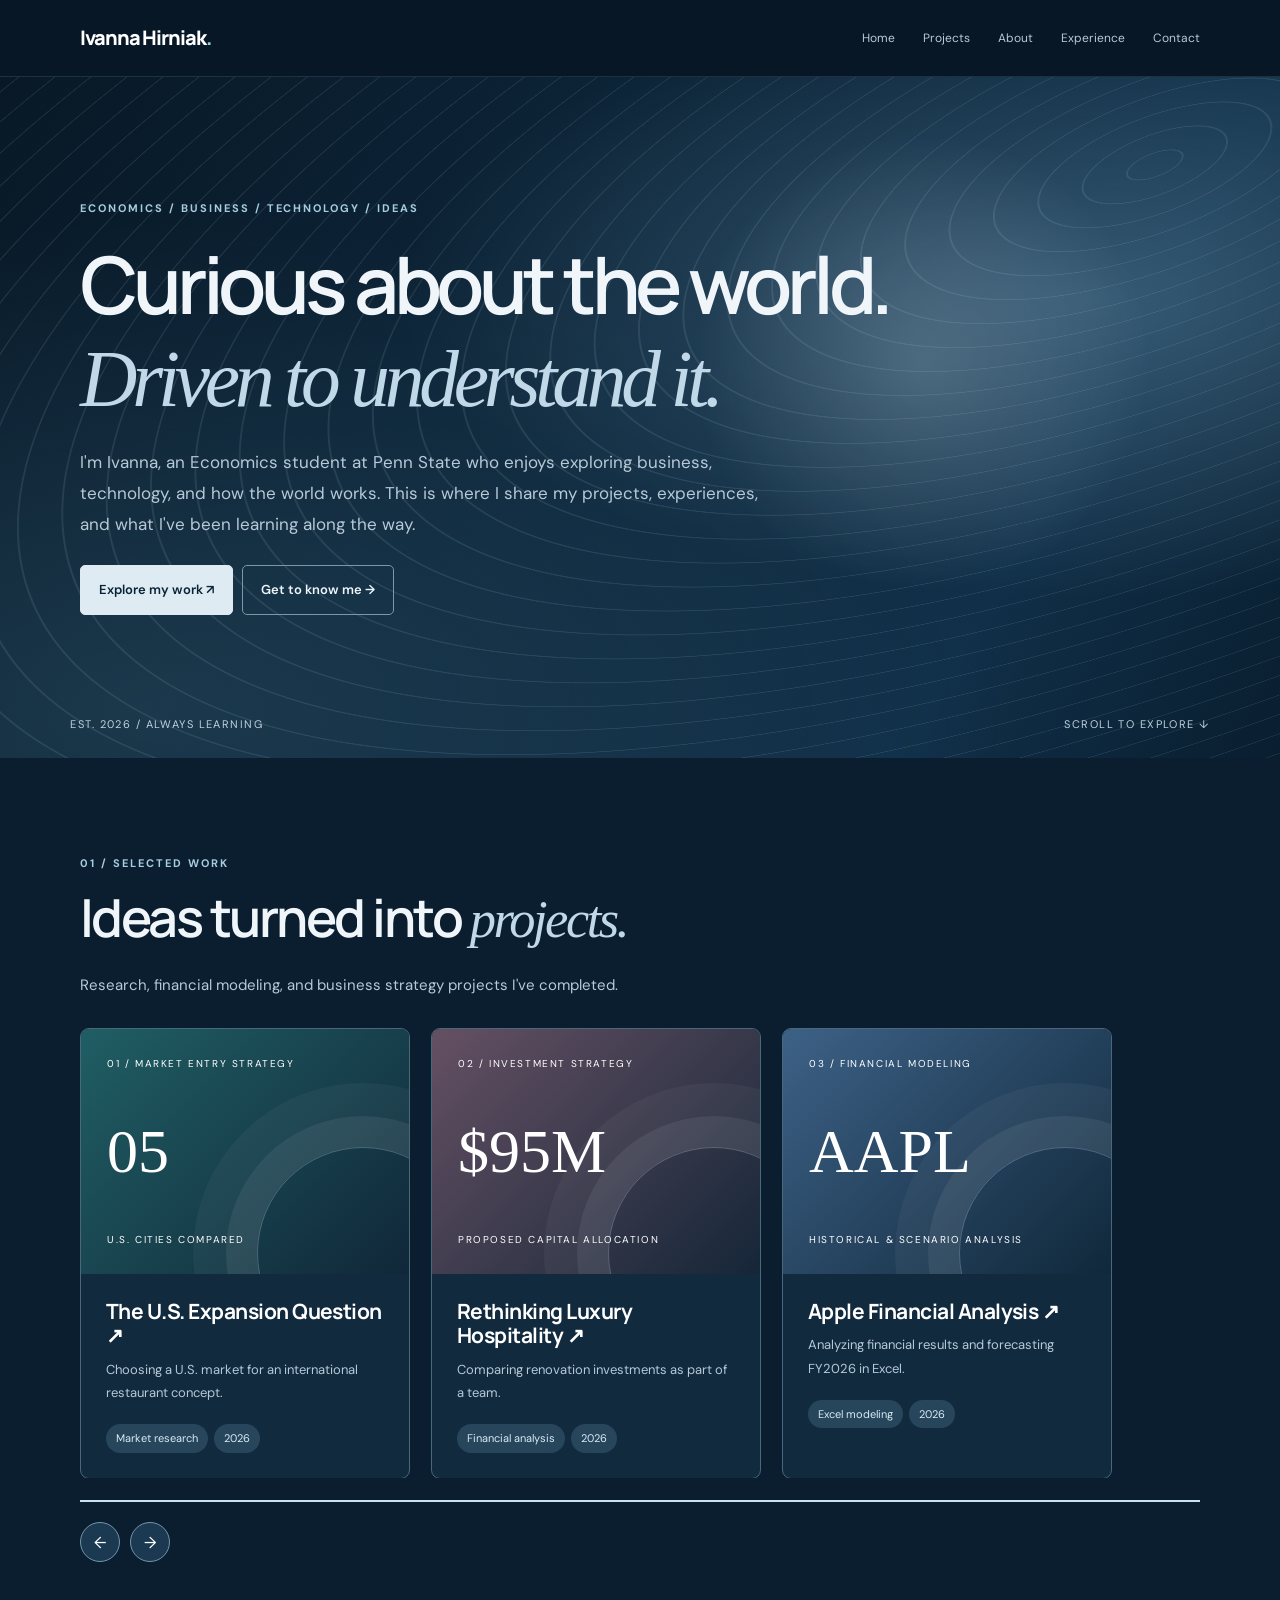
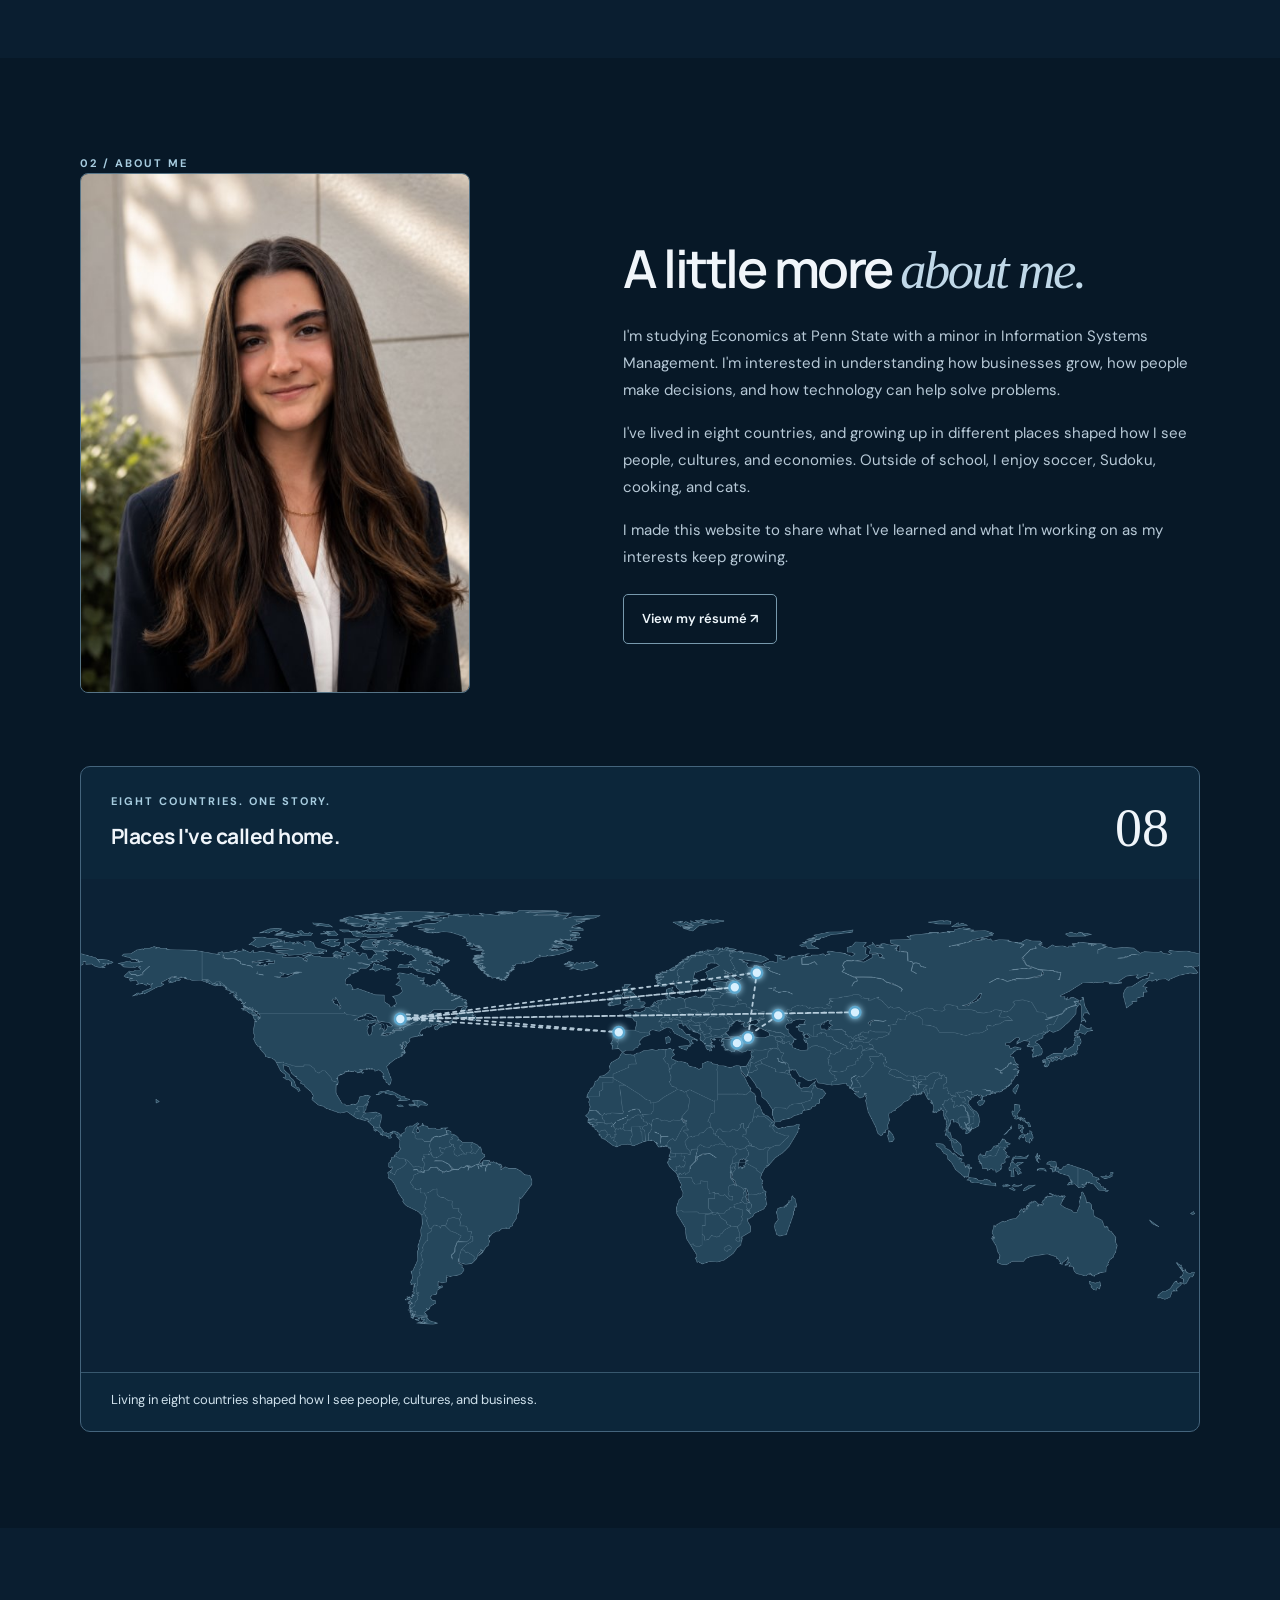
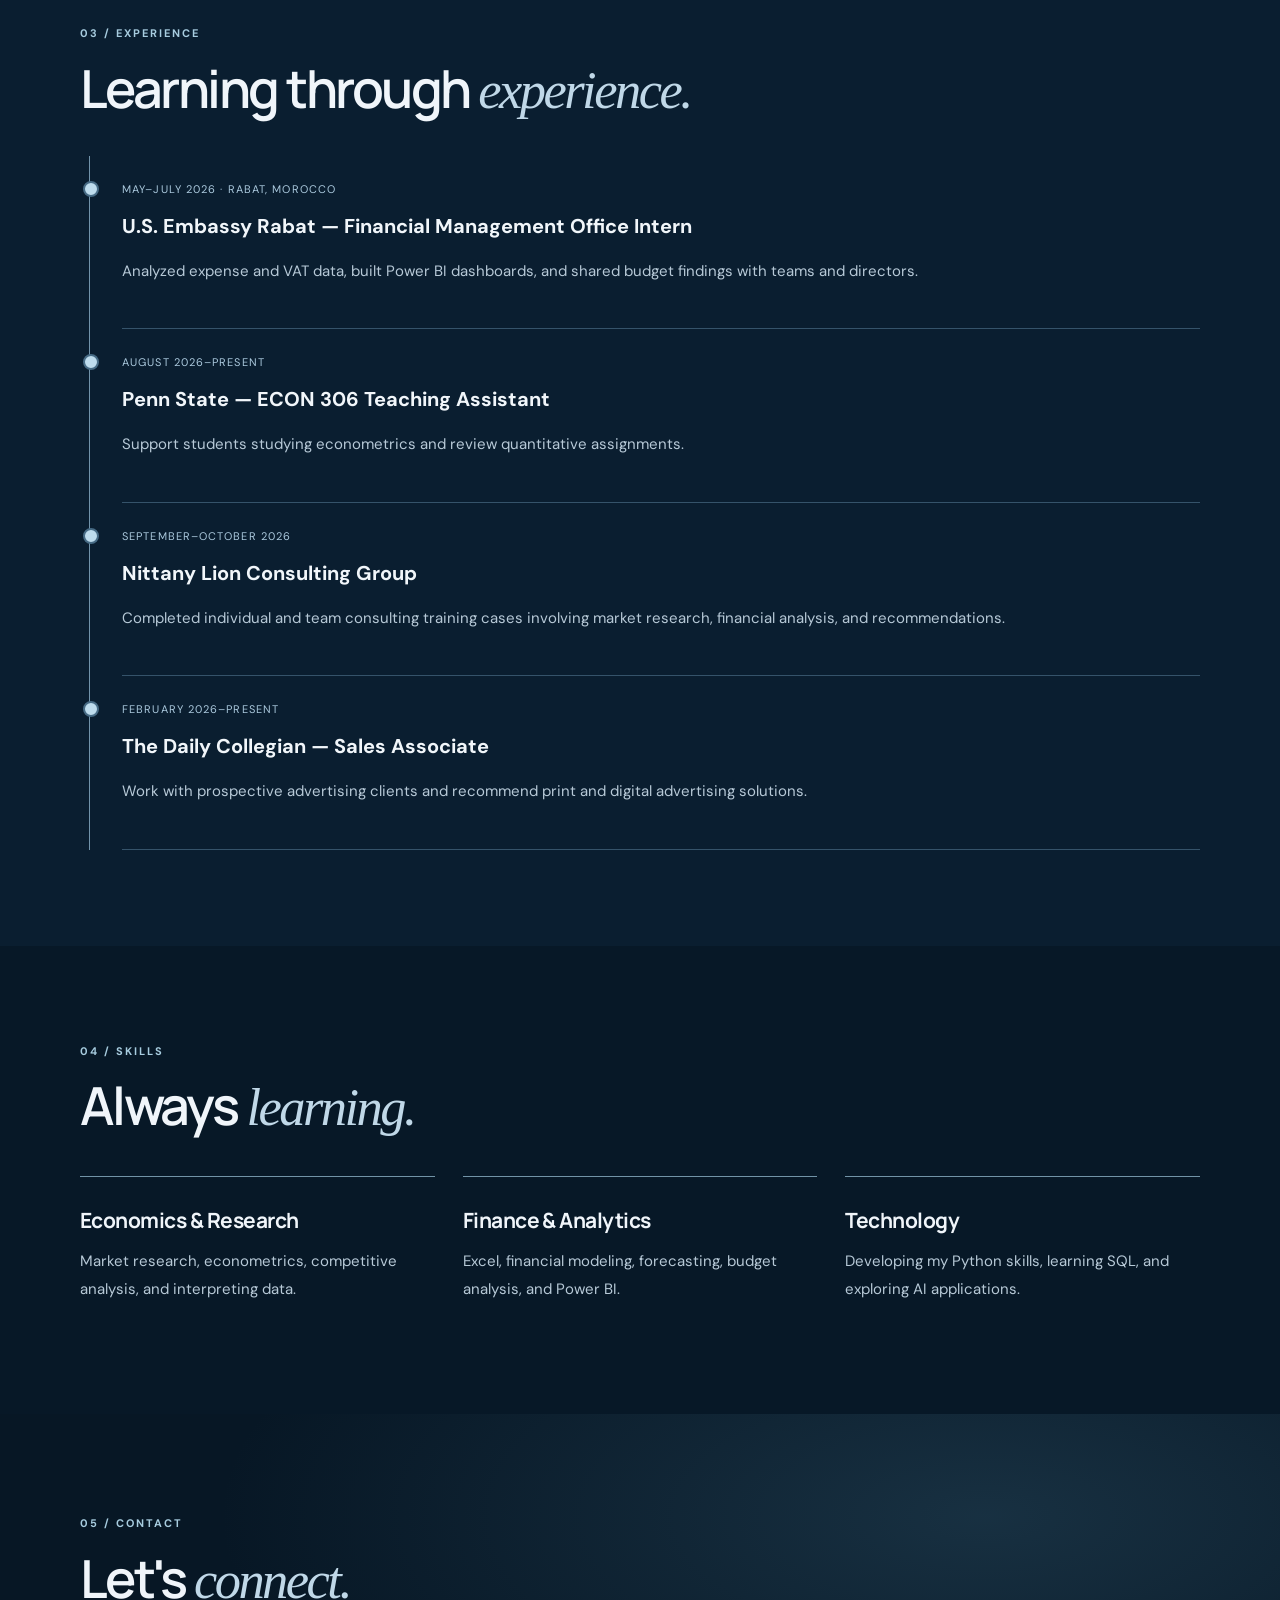
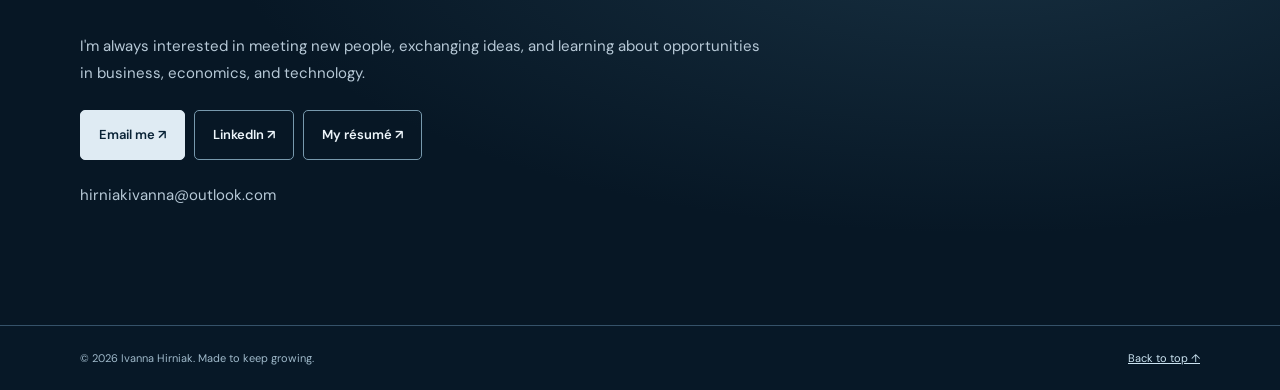
==== index.html @ bc06753b "Add files via upload" ====
<!doctype html><html lang="en"><head><meta charset="UTF-8"><meta name="viewport" content="width=device-width, initial-scale=1"><meta name="description" content="Ivanna Hirniak — Penn State Economics student exploring business, technology, finance and ideas through projects."><title>Ivanna Hirniak | Economics, Business & Technology</title><link rel="stylesheet" href="assets/style.css"></head><body><header class="site-header"><div class="shell header-row"><a class="brand" href="index.html">Ivanna Hirniak<span>.</span></a><nav class="nav-links" aria-label="Main navigation"><a href="index.html#home">Home</a><a href="index.html#projects">Projects</a><a href="index.html#about">About</a><a href="index.html#experience">Experience</a><a href="index.html#contact">Contact</a></nav></div><div class="scroll-track"></div></header><main>
<section class="hero" id="home"><div class="hero-bg"></div><div class="hero-spotlight"></div><div class="shell hero-copy"><div class="eyebrow">Economics / Business / Technology / Ideas</div><h1><span class="hero-word" style="--delay:.05s">Curious</span> <span class="hero-word" style="--delay:.13s">about</span> <span class="hero-word" style="--delay:.21s">the</span> <span class="hero-word" style="--delay:.29s">world.</span><br><em><span class="hero-word" style="--delay:.46s">Driven</span> <span class="hero-word" style="--delay:.54s">to</span> <span class="hero-word" style="--delay:.62s">understand</span> <span class="hero-word" style="--delay:.7s">it.</span></em></h1><p>I'm Ivanna, an Economics student at Penn State who enjoys exploring business, technology, and how the world works. This is where I share my projects, experiences, and what I've been learning along the way.</p><a href="#projects" class="button primary">Explore my work ↗</a><a href="#about" class="button">Get to know me →</a></div><div class="hero-bottom"><span>EST. 2026 / ALWAYS LEARNING</span><span>SCROLL TO EXPLORE ↓</span></div></section>
<section class="section section-dark" id="projects"><div class="shell"><div class="eyebrow reveal">01 / Selected work</div><h2 class="reveal">Ideas turned into <em>projects.</em></h2><p>Research, financial modeling, and business strategy projects I've completed.</p><div class="gallery-viewport" tabindex="0" aria-label="Browse project cards horizontally"><div class="gallery-track">
<a class="project-card" href="market-entry.html"><div class="project-cover market"><small>01 / MARKET ENTRY STRATEGY</small><span class="cover-stat">05</span><small>U.S. CITIES COMPARED</small></div><div class="project-body"><h3>The U.S. Expansion Question ↗</h3><p>Choosing a U.S. market for an international restaurant concept.</p><span class="chip">Market research</span><span class="chip">2026</span></div></a>
<a class="project-card" href="hotel-investment.html"><div class="project-cover hotel"><small>02 / INVESTMENT STRATEGY</small><span class="cover-stat">$95M</span><small>PROPOSED CAPITAL ALLOCATION</small></div><div class="project-body"><h3>Rethinking Luxury Hospitality ↗</h3><p>Comparing renovation investments as part of a team.</p><span class="chip">Financial analysis</span><span class="chip">2026</span></div></a>
<a class="project-card" href="apple-analysis.html"><div class="project-cover apple"><small>03 / FINANCIAL MODELING</small><span class="cover-stat">AAPL</span><small>HISTORICAL & SCENARIO ANALYSIS</small></div><div class="project-body"><h3>Apple Financial Analysis ↗</h3><p>Analyzing financial results and forecasting FY2026 in Excel.</p><span class="chip">Excel modeling</span><span class="chip">2026</span></div></a>
</div><div class="explore-cursor">EXPLORE ↗</div></div><div class="gallery-meter"><div class="gallery-fill"></div></div><div class="gallery-controls"><button class="round-btn" data-gallery-prev aria-label="Previous project">←</button><button class="round-btn" data-gallery-next aria-label="Next project">→</button></div></div></section>
<section class="section" id="about"><div class="shell"><div class="eyebrow reveal">02 / About me</div><div class="about-grid"><div class="reveal"><img src="assets/ivanna-headshot.jpg" class="headshot" alt="Ivanna Hirniak professional portrait" loading="lazy"></div><div class="reveal"><h2>A little more <em>about me.</em></h2><p>I'm studying Economics at Penn State with a minor in Information Systems Management. I'm interested in understanding how businesses grow, how people make decisions, and how technology can help solve problems.</p><p>I've lived in eight countries, and growing up in different places shaped how I see people, cultures, and economies. Outside of school, I enjoy soccer, Sudoku, cooking, and cats.</p><p>I made this website to share what I've learned and what I'm working on as my interests keep growing.</p><a class="button" href="documents/Ivanna_Hirniak_Resume.pdf" target="_blank" rel="noopener">View my résumé ↗</a></div></div><section class="map-panel reveal" aria-label="Eight countries I have lived in"><div class="map-title"><div><div class="eyebrow">Eight countries. One story.</div><h3>Places I've called home.</h3></div><strong>08</strong></div><div class="map-layer"><img src="assets/world-map.png" alt="World map with country boundaries" loading="lazy"><svg viewBox="0 0 1000 440.77134986225894" role="group" aria-label="Journey connecting countries lived in"><polyline class="map-path" points="623.61,122.0 586.75,146.83 596.61,141.81 604.5,83.87 285.64,125.18 692.33,119.25 285.64,125.18 584.78,96.85 285.64,125.18 481.0,137.08 283.72,120.48"/><circle class="map-pin" tabindex="0" role="button" aria-label="Armenia" data-info="Armenia — Early childhood" cx="623.61" cy="122.0" r="4.8"><title>Armenia</title></circle><circle class="map-pin" tabindex="0" role="button" aria-label="Egypt" data-info="Egypt — Preschool and kindergarten" cx="586.75" cy="146.83" r="4.8"><title>Egypt</title></circle><circle class="map-pin" tabindex="0" role="button" aria-label="Israel" data-info="Israel — Grades 1–2" cx="596.61" cy="141.81" r="4.8"><title>Israel</title></circle><circle class="map-pin" tabindex="0" role="button" aria-label="Russia" data-info="Russia — Grades 3–5" cx="604.5" cy="83.87" r="4.8"><title>Russia</title></circle><circle class="map-pin" tabindex="0" role="button" aria-label="United States" data-info="United States — Falls Church, Virginia" cx="285.64" cy="125.18" r="4.8"><title>United States</title></circle><circle class="map-pin" tabindex="0" role="button" aria-label="Uzbekistan" data-info="Uzbekistan — Grades 6–8" cx="692.33" cy="119.25" r="4.8"><title>Uzbekistan</title></circle><circle class="map-pin" tabindex="0" role="button" aria-label="Ukraine" data-info="Ukraine — Ninth grade" cx="584.78" cy="96.85" r="4.8"><title>Ukraine</title></circle><circle class="map-pin" tabindex="0" role="button" aria-label="Morocco" data-info="Morocco — IB Diploma Programme, grades 11–12" cx="481.0" cy="137.08" r="4.8"><title>Morocco</title></circle></svg></div><div class="map-label" aria-live="polite">Living in eight countries shaped how I see people, cultures, and business.</div></section></div></section>
<section class="section section-dark" id="experience"><div class="shell"><div class="eyebrow reveal">03 / Experience</div><h2 class="reveal">Learning through <em>experience.</em></h2><div class="timeline"><div class="event reveal"><small>MAY–JULY 2026 · RABAT, MOROCCO</small><strong>U.S. Embassy Rabat — Financial Management Office Intern</strong><p>Analyzed expense and VAT data, built Power BI dashboards, and shared budget findings with teams and directors.</p></div><div class="event reveal"><small>AUGUST 2026–PRESENT</small><strong>Penn State — ECON 306 Teaching Assistant</strong><p>Support students studying econometrics and review quantitative assignments.</p></div><div class="event reveal"><small>SEPTEMBER–OCTOBER 2026</small><strong>Nittany Lion Consulting Group</strong><p>Completed individual and team consulting training cases involving market research, financial analysis, and recommendations.</p></div><div class="event reveal"><small>FEBRUARY 2026–PRESENT</small><strong>The Daily Collegian — Sales Associate</strong><p>Work with prospective advertising clients and recommend print and digital advertising solutions.</p></div></div></div></section>
<section class="section" id="skills"><div class="shell"><div class="eyebrow reveal">04 / Skills</div><h2 class="reveal">Always <em>learning.</em></h2><div class="skill-grid"><article class="reveal"><h3>Economics & Research</h3><p>Market research, econometrics, competitive analysis, and interpreting data.</p></article><article class="reveal"><h3>Finance & Analytics</h3><p>Excel, financial modeling, forecasting, budget analysis, and Power BI.</p></article><article class="reveal"><h3>Technology</h3><p>Developing my Python skills, learning SQL, and exploring AI applications.</p></article></div></div></section>
<section class="contact" id="contact"><div class="shell"><div class="eyebrow reveal">05 / Contact</div><h2 class="reveal">Let's <em>connect.</em></h2><p class="text-wide">I'm always interested in meeting new people, exchanging ideas, and learning about opportunities in business, economics, and technology.</p><div class="contact-links"><a href="mailto:hirniakivanna@outlook.com" class="button primary">Email me ↗</a><a href="https://www.linkedin.com/in/ivanna-hirniak/" class="button" target="_blank" rel="noopener">LinkedIn ↗</a><a href="documents/Ivanna_Hirniak_Resume.pdf" class="button" target="_blank" rel="noopener">My résumé ↗</a></div><p>hirniakivanna@outlook.com</p></div></section></main><footer class="footer"><div class="shell footer-row"><span>© 2026 Ivanna Hirniak. Made to keep growing.</span><a href="index.html#home">Back to top ↑</a></div></footer><script src="assets/main.js" defer></script></body></html>
---- assets/style.css ----
@import url('https://fonts.googleapis.com/css2?family=DM+Sans:wght@400;500;600;700&family=Manrope:wght@400;500;600;700;800&display=swap');
:root{--bg:#071827;--navy:#0a2133;--card:#102a40;--border:#3a5a70;--text:#f0f5fa;--muted:#b7c9d7;--ice:#cbe3f1;--teal:#8dc3d1}*{box-sizing:border-box}html{scroll-behavior:smooth;scroll-padding-top:86px}body{margin:0;background:var(--bg);color:var(--text);font-family:'DM Sans',Arial,sans-serif;line-height:1.7}button,input{font:inherit}a{color:var(--ice)}button{cursor:pointer}img{max-width:100%}::selection{background:#b6deec;color:#09243a}.shell{width:min(1120px,89%);margin:auto}.eyebrow{font-size:11px;text-transform:uppercase;letter-spacing:.18em;color:#a7ccdf;font-weight:700}.site-header{position:sticky;top:0;z-index:50;background:#081827ed;backdrop-filter:blur(15px);border-bottom:1px solid #b5d5e222}.header-row{display:flex;justify-content:space-between;align-items:center;gap:18px;min-height:76px}.brand{text-decoration:none;color:white;font-family:Manrope,Arial,sans-serif;font-weight:800;font-size:20px;letter-spacing:-.055em}.brand span{color:#99cbe1}.nav-links{display:flex;gap:28px;align-items:center;flex-wrap:wrap}.nav-links a{font-size:12px;text-decoration:none;color:#b8c8d5;transition:color .2s}.nav-links a:hover,.nav-links a:focus-visible{color:white}.scroll-track{height:2px;background:#d8eefb;width:0;position:absolute;bottom:0;left:0}.section{padding:96px 0}.section-dark{background:#0a1e30}.section-head{display:flex;justify-content:space-between;align-items:end;gap:24px}h1,h2,h3,h4{font-family:Manrope,Arial,sans-serif;line-height:1.16}h1{font-size:clamp(46px,6.2vw,87px);letter-spacing:-.065em;font-weight:600;margin:20px 0 22px}h2{font-size:clamp(32px,4.1vw,53px);font-weight:600;letter-spacing:-.048em;margin:15px 0 22px}h3{font-size:21px;letter-spacing:-.025em;margin:13px 0 16px}p{color:var(--muted);font-size:15px;line-height:1.82}em,.serif{font-family:Georgia,serif;color:#c0d8e8;font-weight:400} .text-wide{max-width:680px}.button{border:1px solid #7799ad;color:#eef6fb;text-decoration:none;display:inline-flex;align-items:center;justify-content:center;gap:9px;padding:13px 18px;border-radius:5px;font-size:13px;font-weight:600;background:transparent;margin:8px 9px 7px 0;transition:transform .22s,background .22s}.button:hover{transform:translateY(-3px);background:#24445c;text-decoration:none}.button.primary{background:#dfebf3;border-color:#dfebf3;color:#092336}.button.primary:hover{background:#bbd5e5}.hero{position:relative;isolation:isolate;overflow:hidden;min-height:630px;display:flex;align-items:center}.hero-bg{position:absolute;inset:-12%;z-index:-2;background:radial-gradient(ellipse at 78% 36%,#6691ac72,transparent 39%),radial-gradient(ellipse at 19% 84%,#31586e6b,transparent 48%),linear-gradient(120deg,#071521,#102f48 72%,#061522);will-change:transform}.hero-bg:after{content:'';position:absolute;inset:-25%;background:repeating-radial-gradient(ellipse at 74% 46%,transparent 0,transparent 28px,#cae9f31a 29px,#cae9f31a 30px,transparent 31px,transparent 47px);transform:rotate(-21deg)}.hero-spotlight{position:absolute;inset:0;z-index:-1;pointer-events:none;background:radial-gradient(circle 290px at var(--mx,72%) var(--my,42%),#e4f4ff30,transparent 80%)}.hero-copy{padding:122px 0 136px}.hero-copy p{font-size:17px;max-width:680px}.hero-word{display:inline-block;animation:word-in .82s both;animation-delay:var(--delay)}.hero-bottom{position:absolute;bottom:24px;left:5.5%;right:5.5%;display:flex;justify-content:space-between;gap:18px;color:#bfd1dd;font-size:11px;letter-spacing:.13em}.reveal{opacity:0;transform:translateY(26px);transition:transform .8s ease,opacity .8s ease}.reveal.is-visible{opacity:1;transform:translateY(0)}.gallery-viewport{overflow:hidden;position:relative;cursor:ew-resize;touch-action:pan-y;margin-top:28px}.gallery-track{display:flex;gap:21px;width:max-content;will-change:transform;transform:translate3d(0,0,0)}.project-card{background:#112a3e;border:1px solid #4a687c;border-radius:9px;overflow:hidden;text-align:left;color:white;width:330px;flex:none;padding:0;transition:transform .3s,border-color .3s;display:block;text-decoration:none}.project-card:hover{transform:translateY(-8px);border-color:#b2d6e8;text-decoration:none}.project-cover{position:relative;min-height:245px;padding:26px;display:flex;flex-direction:column;justify-content:space-between;overflow:hidden}.project-cover:after{content:'';width:210px;height:210px;border:1px solid #e2f0ff42;border-radius:50%;position:absolute;right:-60px;bottom:-85px;box-shadow:0 0 0 31px #fff1,0 0 0 64px #ffffff0a}.project-cover.market{background:linear-gradient(135deg,#205e64,#102739)}.project-cover.hotel{background:linear-gradient(135deg,#655063,#152638)}.project-cover.apple{background:linear-gradient(135deg,#3d6186,#10283b)}.project-cover small{font-size:10px;letter-spacing:.16em;z-index:1}.cover-stat{font:62px Georgia,serif;z-index:1}.project-body{padding:25px}.project-body h3{margin:0 0 10px;font-size:21px}.project-body p{margin:0 0 15px;font-size:13px}.chip{display:inline-block;font-size:11px;padding:5px 10px;border-radius:20px;background:#27465c;color:#d8ebf6;margin:4px 6px 0 0}.gallery-meter{height:2px;background:#2b4a5f;margin-top:22px}.gallery-fill{height:100%;width:0;background:#c8e4f2}.gallery-controls{display:flex;gap:10px;margin-top:20px}.round-btn{height:40px;width:40px;border-radius:50%;color:white;border:1px solid #7295a9;background:#1b3a52}.explore-cursor{width:82px;height:82px;background:#e2eef5;color:#0b2638;border-radius:50%;font-size:11px;display:flex;align-items:center;justify-content:center;font-weight:800;letter-spacing:.08em;position:absolute;left:0;top:0;transform:translate(-50%,-50%);pointer-events:none;opacity:0;transition:opacity .2s}.explore-cursor.active{opacity:1}.about-grid{display:grid;grid-template-columns:.9fr 1.1fr;gap:70px;align-items:center}.headshot{border:1px solid #52758b;border-radius:8px;width:100%;max-width:390px;aspect-ratio:3/4;object-fit:cover;object-position:center 15%;filter:saturate(.85)}.map-panel{margin-top:65px;background:#0c263a;border:1px solid #44647c;border-radius:10px;overflow:hidden}.map-title{padding:25px 30px 15px;display:flex;justify-content:space-between;gap:20px;align-items:center}.map-title strong{font:54px Georgia,serif}.map-layer{width:100%;position:relative;aspect-ratio:1815/800;background:#0b2032}.map-layer img{display:block;width:100%;height:100%}.map-layer svg{position:absolute;inset:0;width:100%;height:100%;overflow:visible}.map-path{fill:none;stroke:#d9edfb;stroke-width:1.6;stroke-dasharray:3 4;stroke-linecap:round;stroke-linejoin:round;opacity:.8}.map-pin{fill:#d8f0ff;stroke:#5da8cf;stroke-width:2.1;filter:drop-shadow(0 0 3px #aee5ff);cursor:pointer;outline:none}.map-pin:hover,.map-pin:focus-visible,.map-pin.selected{stroke:white;stroke-width:4;fill:white}.map-label{padding:16px 30px 20px;border-top:1px solid #38586e;font-size:13px;color:#cfe1ec;min-height:59px}.timeline{border-left:1px solid #7193aa;margin:35px 0 0 9px;padding-left:32px;position:relative}.timeline:after{content:'';position:absolute;left:-2px;top:0;height:var(--filled,0%);width:3px;background:#c9e3f2}.event{position:relative;border-bottom:1px solid #35536a;padding:18px 0 28px}.event:before{content:'';position:absolute;left:-39px;top:25px;width:12px;height:12px;background:#bedced;border:2px solid #476b85;border-radius:50%;z-index:1}.event small{color:#abc9dd;letter-spacing:.1em;font-size:11px}.event strong{display:block;font-size:20px;color:#f1f6fa;margin-top:8px}.skill-grid{display:grid;grid-template-columns:repeat(3,minmax(0,1fr));gap:28px;margin-top:38px}.skill-grid article{border-top:1px solid #7193a7;padding-top:18px}.contact{padding:100px 0;background:radial-gradient(ellipse at 77% 20%,#355d745c,transparent 55%),#071725}.footer{border-top:1px solid #355269;padding:23px 0;font-size:11px;color:#9fb9ca}.footer-row{display:flex;justify-content:space-between;gap:15px;flex-wrap:wrap}.project-hero{padding:83px 0 50px}.project-hero p{font-size:17px;max-width:780px}.project-banner{padding:30px;border:1px solid #46677e;border-radius:9px;min-height:245px;display:flex;flex-direction:column;justify-content:space-between}.project-banner.market{background:linear-gradient(125deg,#205f64,#0e293c)}.project-banner.hotel{background:linear-gradient(125deg,#645067,#10293b)}.project-banner.apple{background:linear-gradient(125deg,#395e85,#10283b)}.project-banner strong{font:80px Georgia,serif;line-height:1.1}.case-block{padding:39px 0;border-bottom:1px solid #345269}.case-block p{max-width:860px}.metrics{display:grid;grid-template-columns:repeat(3,minmax(0,1fr));gap:15px;margin:22px 0}.metric{background:#112c42;border:1px solid #3f6177;border-radius:7px;padding:23px}.metric strong{font:600 26px Manrope,sans-serif;display:block}.metric span{font-size:12px;color:#b5cddd}.skills-list{display:flex;gap:9px;flex-wrap:wrap;margin:20px 0}.skills-list span{padding:9px 13px;border:1px solid #64849c;border-radius:5px;font-size:12px;color:#d9eaf5}.document-panel{margin:55px 0 100px;padding:28px;background:#102c43;border:1px solid #517188;border-radius:9px}.document-panel iframe{width:100%;height:520px;border:0;background:white;border-radius:5px;margin:20px 0}.document-panel .file-label{padding:20px;background:#0a2032;border:1px solid #3a596f;border-radius:6px;margin:18px 0}.document-panel .file-label strong{display:block}.visual-sample{display:grid;grid-template-columns:1fr 1fr;gap:20px;margin-top:26px}.visual-sample img{border:1px solid #45647a;border-radius:6px;width:100%;height:auto}.visual-sample figcaption{font-size:11px;color:#abbfd0;margin-top:7px}.forecast-bars{display:grid;grid-template-columns:repeat(4,1fr);gap:18px;align-items:end;min-height:225px;padding:16px 12px 0;border-bottom:1px solid #47677e}.forecast-col{text-align:center;display:flex;flex-direction:column;justify-content:flex-end;align-items:center;height:100%;gap:7px}.forecast-col .bar{height:var(--height);width:min(100%,75px);background:linear-gradient(#aad6ef,#477ba1);border-radius:5px 5px 0 0}.forecast-col span{font-size:11px;color:#c5d8e7}.forecast-caption{display:grid;grid-template-columns:repeat(4,1fr);text-align:center;gap:10px;margin-top:9px;font-size:11px;color:#b5cedd}.fine-print{font-size:12px;color:#9cb5c8}.backline{display:inline-block;margin-top:35px;text-decoration:none;color:#c6e2f1}.contact-links{margin-top:15px}@keyframes word-in{from{opacity:0;transform:translateY(29px);filter:blur(5px)}to{opacity:1;transform:translateY(0);filter:blur(0)}}@media(max-width:800px){.about-grid{gap:30px}.nav-links{gap:14px}.section{padding:67px 0}.map-path{stroke-width:2.3}}@media(max-width:650px){.header-row{align-items:flex-start;padding:15px 0}.nav-links{gap:12px}.nav-links a{font-size:11px}.hero{min-height:565px}.hero-copy{padding:68px 0 98px}.hero-bottom{font-size:9px}.project-card{width:275px}.project-cover{min-height:205px}.about-grid,.skill-grid,.visual-sample,.metrics{grid-template-columns:1fr}.headshot{max-width:330px}.map-title{padding:16px}.map-label{padding:15px;font-size:11px}.map-pin{stroke-width:3}.document-panel iframe{height:370px}.document-panel{padding:18px}.project-banner strong{font-size:60px}.forecast-bars{gap:8px}.forecast-col span{font-size:10px}.explore-cursor{display:none}}@media(prefers-reduced-motion:reduce){*,*:before,*:after{animation:none!important;transition:none!important;scroll-behavior:auto!important}}
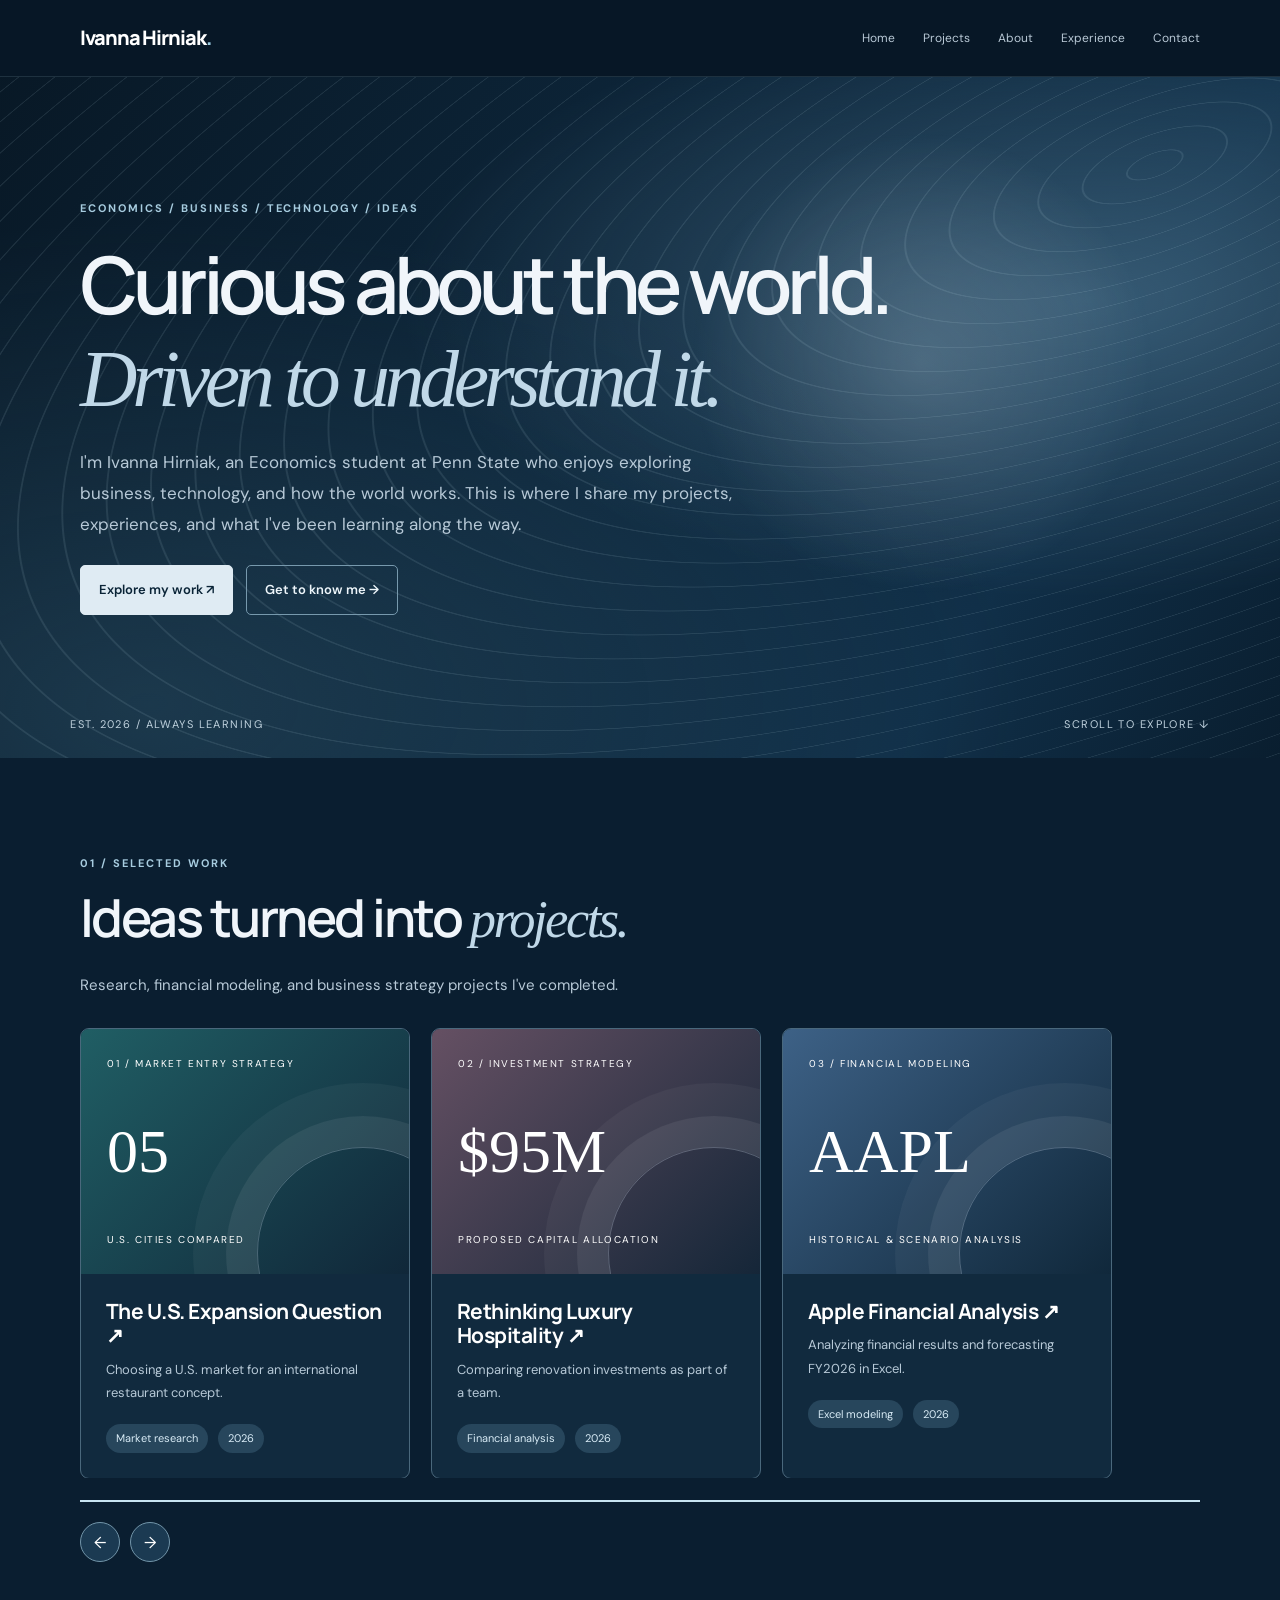
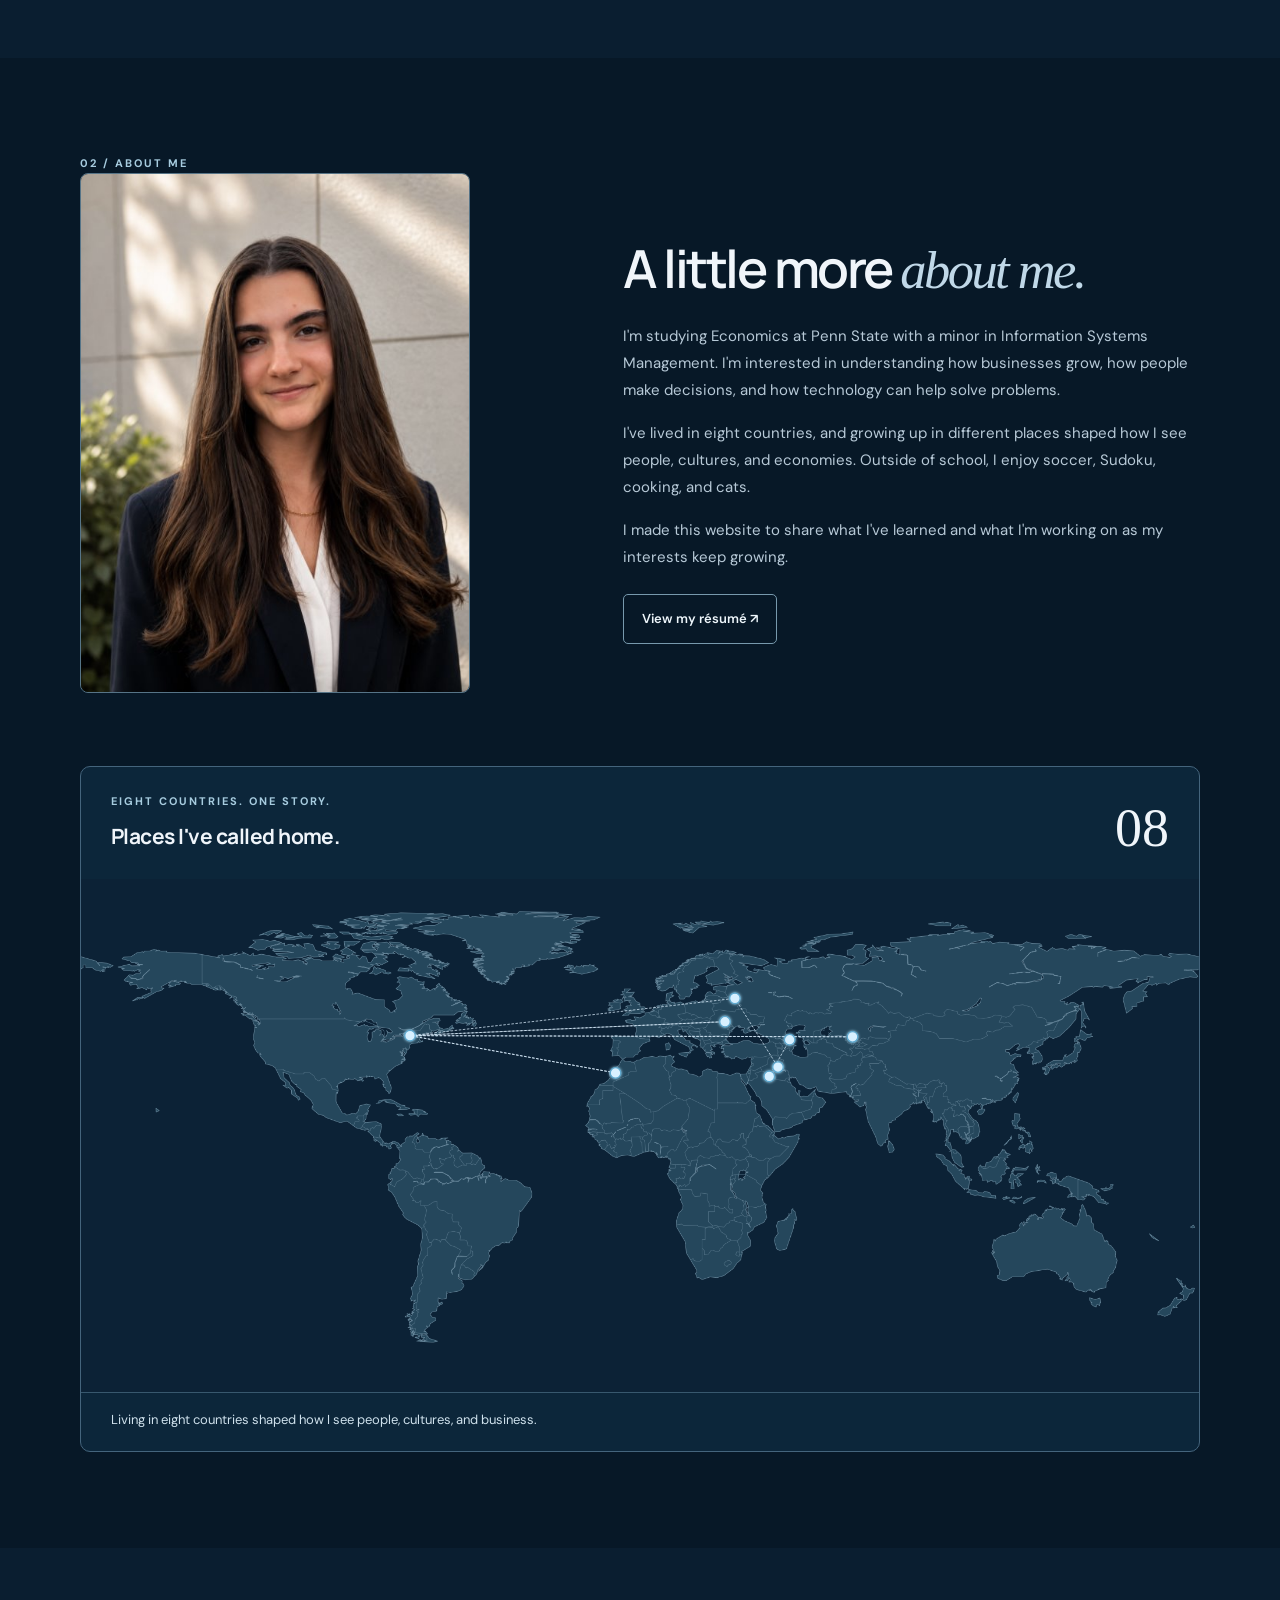
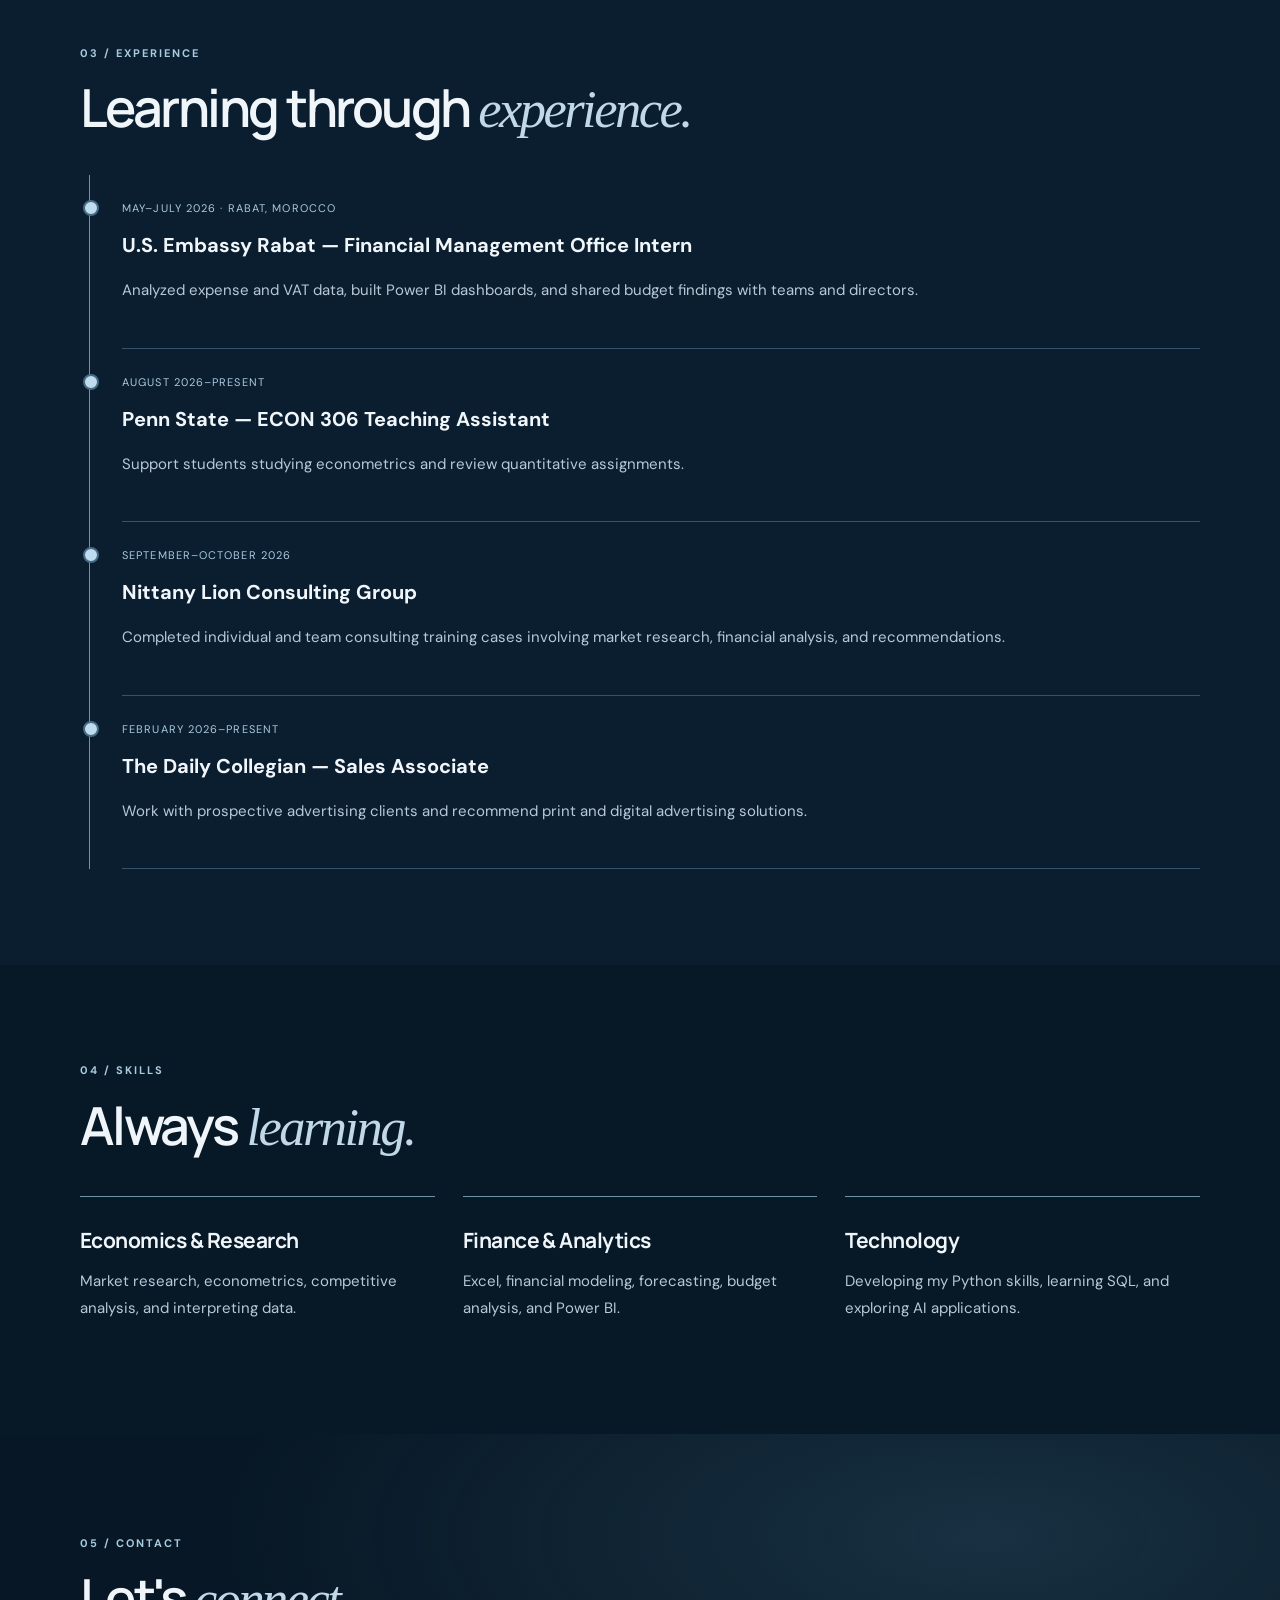
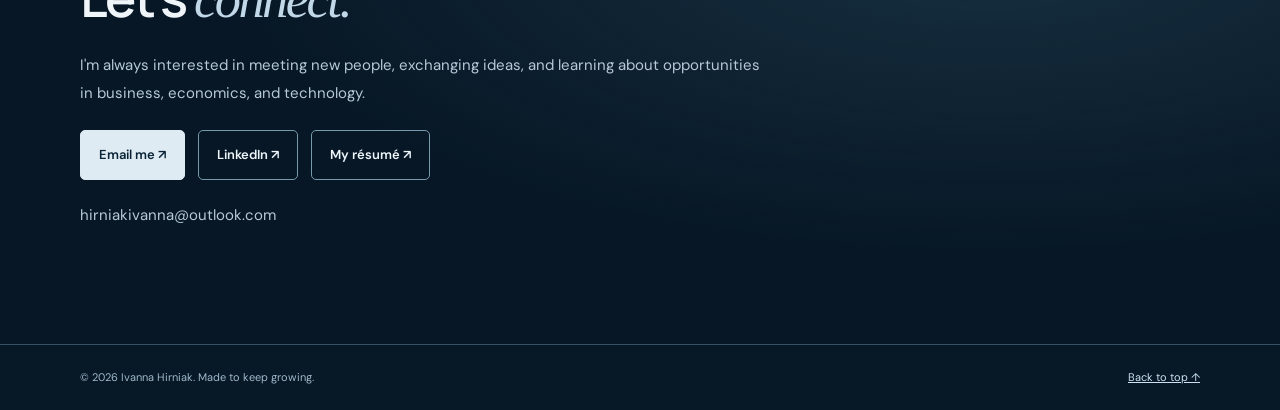
==== commit 8fc39d78: "Update index.html" ====
--- a/index.html
+++ b/index.html
@@ -1,11 +1,365 @@
-<!doctype html><html lang="en"><head><meta charset="UTF-8"><meta name="viewport" content="width=device-width, initial-scale=1"><meta name="description" content="Ivanna Hirniak — Penn State Economics student exploring business, technology, finance and ideas through projects."><title>Ivanna Hirniak | Economics, Business & Technology</title><link rel="stylesheet" href="assets/style.css"></head><body><header class="site-header"><div class="shell header-row"><a class="brand" href="index.html">Ivanna Hirniak<span>.</span></a><nav class="nav-links" aria-label="Main navigation"><a href="index.html#home">Home</a><a href="index.html#projects">Projects</a><a href="index.html#about">About</a><a href="index.html#experience">Experience</a><a href="index.html#contact">Contact</a></nav></div><div class="scroll-track"></div></header><main>
-<section class="hero" id="home"><div class="hero-bg"></div><div class="hero-spotlight"></div><div class="shell hero-copy"><div class="eyebrow">Economics / Business / Technology / Ideas</div><h1><span class="hero-word" style="--delay:.05s">Curious</span> <span class="hero-word" style="--delay:.13s">about</span> <span class="hero-word" style="--delay:.21s">the</span> <span class="hero-word" style="--delay:.29s">world.</span><br><em><span class="hero-word" style="--delay:.46s">Driven</span> <span class="hero-word" style="--delay:.54s">to</span> <span class="hero-word" style="--delay:.62s">understand</span> <span class="hero-word" style="--delay:.7s">it.</span></em></h1><p>I'm Ivanna, an Economics student at Penn State who enjoys exploring business, technology, and how the world works. This is where I share my projects, experiences, and what I've been learning along the way.</p><a href="#projects" class="button primary">Explore my work ↗</a><a href="#about" class="button">Get to know me →</a></div><div class="hero-bottom"><span>EST. 2026 / ALWAYS LEARNING</span><span>SCROLL TO EXPLORE ↓</span></div></section>
-<section class="section section-dark" id="projects"><div class="shell"><div class="eyebrow reveal">01 / Selected work</div><h2 class="reveal">Ideas turned into <em>projects.</em></h2><p>Research, financial modeling, and business strategy projects I've completed.</p><div class="gallery-viewport" tabindex="0" aria-label="Browse project cards horizontally"><div class="gallery-track">
-<a class="project-card" href="market-entry.html"><div class="project-cover market"><small>01 / MARKET ENTRY STRATEGY</small><span class="cover-stat">05</span><small>U.S. CITIES COMPARED</small></div><div class="project-body"><h3>The U.S. Expansion Question ↗</h3><p>Choosing a U.S. market for an international restaurant concept.</p><span class="chip">Market research</span><span class="chip">2026</span></div></a>
-<a class="project-card" href="hotel-investment.html"><div class="project-cover hotel"><small>02 / INVESTMENT STRATEGY</small><span class="cover-stat">$95M</span><small>PROPOSED CAPITAL ALLOCATION</small></div><div class="project-body"><h3>Rethinking Luxury Hospitality ↗</h3><p>Comparing renovation investments as part of a team.</p><span class="chip">Financial analysis</span><span class="chip">2026</span></div></a>
-<a class="project-card" href="apple-analysis.html"><div class="project-cover apple"><small>03 / FINANCIAL MODELING</small><span class="cover-stat">AAPL</span><small>HISTORICAL & SCENARIO ANALYSIS</small></div><div class="project-body"><h3>Apple Financial Analysis ↗</h3><p>Analyzing financial results and forecasting FY2026 in Excel.</p><span class="chip">Excel modeling</span><span class="chip">2026</span></div></a>
-</div><div class="explore-cursor">EXPLORE ↗</div></div><div class="gallery-meter"><div class="gallery-fill"></div></div><div class="gallery-controls"><button class="round-btn" data-gallery-prev aria-label="Previous project">←</button><button class="round-btn" data-gallery-next aria-label="Next project">→</button></div></div></section>
-<section class="section" id="about"><div class="shell"><div class="eyebrow reveal">02 / About me</div><div class="about-grid"><div class="reveal"><img src="assets/ivanna-headshot.jpg" class="headshot" alt="Ivanna Hirniak professional portrait" loading="lazy"></div><div class="reveal"><h2>A little more <em>about me.</em></h2><p>I'm studying Economics at Penn State with a minor in Information Systems Management. I'm interested in understanding how businesses grow, how people make decisions, and how technology can help solve problems.</p><p>I've lived in eight countries, and growing up in different places shaped how I see people, cultures, and economies. Outside of school, I enjoy soccer, Sudoku, cooking, and cats.</p><p>I made this website to share what I've learned and what I'm working on as my interests keep growing.</p><a class="button" href="documents/Ivanna_Hirniak_Resume.pdf" target="_blank" rel="noopener">View my résumé ↗</a></div></div><section class="map-panel reveal" aria-label="Eight countries I have lived in"><div class="map-title"><div><div class="eyebrow">Eight countries. One story.</div><h3>Places I've called home.</h3></div><strong>08</strong></div><div class="map-layer"><img src="assets/world-map.png" alt="World map with country boundaries" loading="lazy"><svg viewBox="0 0 1000 440.77134986225894" role="group" aria-label="Journey connecting countries lived in"><polyline class="map-path" points="623.61,122.0 586.75,146.83 596.61,141.81 604.5,83.87 285.64,125.18 692.33,119.25 285.64,125.18 584.78,96.85 285.64,125.18 481.0,137.08 283.72,120.48"/><circle class="map-pin" tabindex="0" role="button" aria-label="Armenia" data-info="Armenia — Early childhood" cx="623.61" cy="122.0" r="4.8"><title>Armenia</title></circle><circle class="map-pin" tabindex="0" role="button" aria-label="Egypt" data-info="Egypt — Preschool and kindergarten" cx="586.75" cy="146.83" r="4.8"><title>Egypt</title></circle><circle class="map-pin" tabindex="0" role="button" aria-label="Israel" data-info="Israel — Grades 1–2" cx="596.61" cy="141.81" r="4.8"><title>Israel</title></circle><circle class="map-pin" tabindex="0" role="button" aria-label="Russia" data-info="Russia — Grades 3–5" cx="604.5" cy="83.87" r="4.8"><title>Russia</title></circle><circle class="map-pin" tabindex="0" role="button" aria-label="United States" data-info="United States — Falls Church, Virginia" cx="285.64" cy="125.18" r="4.8"><title>United States</title></circle><circle class="map-pin" tabindex="0" role="button" aria-label="Uzbekistan" data-info="Uzbekistan — Grades 6–8" cx="692.33" cy="119.25" r="4.8"><title>Uzbekistan</title></circle><circle class="map-pin" tabindex="0" role="button" aria-label="Ukraine" data-info="Ukraine — Ninth grade" cx="584.78" cy="96.85" r="4.8"><title>Ukraine</title></circle><circle class="map-pin" tabindex="0" role="button" aria-label="Morocco" data-info="Morocco — IB Diploma Programme, grades 11–12" cx="481.0" cy="137.08" r="4.8"><title>Morocco</title></circle></svg></div><div class="map-label" aria-live="polite">Living in eight countries shaped how I see people, cultures, and business.</div></section></div></section>
-<section class="section section-dark" id="experience"><div class="shell"><div class="eyebrow reveal">03 / Experience</div><h2 class="reveal">Learning through <em>experience.</em></h2><div class="timeline"><div class="event reveal"><small>MAY–JULY 2026 · RABAT, MOROCCO</small><strong>U.S. Embassy Rabat — Financial Management Office Intern</strong><p>Analyzed expense and VAT data, built Power BI dashboards, and shared budget findings with teams and directors.</p></div><div class="event reveal"><small>AUGUST 2026–PRESENT</small><strong>Penn State — ECON 306 Teaching Assistant</strong><p>Support students studying econometrics and review quantitative assignments.</p></div><div class="event reveal"><small>SEPTEMBER–OCTOBER 2026</small><strong>Nittany Lion Consulting Group</strong><p>Completed individual and team consulting training cases involving market research, financial analysis, and recommendations.</p></div><div class="event reveal"><small>FEBRUARY 2026–PRESENT</small><strong>The Daily Collegian — Sales Associate</strong><p>Work with prospective advertising clients and recommend print and digital advertising solutions.</p></div></div></div></section>
-<section class="section" id="skills"><div class="shell"><div class="eyebrow reveal">04 / Skills</div><h2 class="reveal">Always <em>learning.</em></h2><div class="skill-grid"><article class="reveal"><h3>Economics & Research</h3><p>Market research, econometrics, competitive analysis, and interpreting data.</p></article><article class="reveal"><h3>Finance & Analytics</h3><p>Excel, financial modeling, forecasting, budget analysis, and Power BI.</p></article><article class="reveal"><h3>Technology</h3><p>Developing my Python skills, learning SQL, and exploring AI applications.</p></article></div></div></section>
-<section class="contact" id="contact"><div class="shell"><div class="eyebrow reveal">05 / Contact</div><h2 class="reveal">Let's <em>connect.</em></h2><p class="text-wide">I'm always interested in meeting new people, exchanging ideas, and learning about opportunities in business, economics, and technology.</p><div class="contact-links"><a href="mailto:hirniakivanna@outlook.com" class="button primary">Email me ↗</a><a href="https://www.linkedin.com/in/ivanna-hirniak/" class="button" target="_blank" rel="noopener">LinkedIn ↗</a><a href="documents/Ivanna_Hirniak_Resume.pdf" class="button" target="_blank" rel="noopener">My résumé ↗</a></div><p>hirniakivanna@outlook.com</p></div></section></main><footer class="footer"><div class="shell footer-row"><span>© 2026 Ivanna Hirniak. Made to keep growing.</span><a href="index.html#home">Back to top ↑</a></div></footer><script src="assets/main.js" defer></script></body></html>+
+<!doctype html>
+<html lang="en">
+<head>
+  <meta charset="UTF-8">
+  <meta name="viewport" content="width=device-width, initial-scale=1">
+  <meta name="description" content="Ivanna Hirniak — Penn State Economics student exploring business, technology, finance and ideas through projects.">
+  <title>Ivanna Hirniak | Economics, Business & Technology</title>
+  <link rel="stylesheet" href="assets/style.css">
+</head>
+
+<body>
+  <header class="site-header">
+    <div class="shell header-row">
+      <a class="brand" href="index.html">Ivanna Hirniak<span>.</span></a>
+      <nav class="nav-links" aria-label="Main navigation">
+        <a href="index.html#home">Home</a>
+        <a href="index.html#projects">Projects</a>
+        <a href="index.html#about">About</a>
+        <a href="index.html#experience">Experience</a>
+        <a href="index.html#contact">Contact</a>
+      </nav>
+    </div>
+    <div class="scroll-track"></div>
+  </header>
+
+  <main>
+    <!-- HOMEPAGE -->
+    <section class="hero" id="home">
+      <div class="hero-bg"></div>
+      <div class="hero-spotlight"></div>
+
+      <div class="shell hero-copy">
+        <div class="eyebrow">
+          Economics / Business / Technology / Ideas
+        </div>
+
+        <h1>
+          <span class="hero-word" style="--delay:.05s">Curious</span>
+          <span class="hero-word" style="--delay:.13s">about</span>
+          <span class="hero-word" style="--delay:.21s">the</span>
+          <span class="hero-word" style="--delay:.29s">world.</span>
+          <br>
+          <em>
+            <span class="hero-word" style="--delay:.46s">Driven</span>
+            <span class="hero-word" style="--delay:.54s">to</span>
+            <span class="hero-word" style="--delay:.62s">understand</span>
+            <span class="hero-word" style="--delay:.7s">it.</span>
+          </em>
+        </h1>
+
+        <p>I'm Ivanna Hirniak, an Economics student at Penn State who enjoys exploring business, technology, and how the world works. This is where I share my projects, experiences, and what I've been learning along the way.</p>
+
+        <a href="#projects" class="button primary">Explore my work ↗</a>
+        <a href="#about" class="button">Get to know me →</a>
+      </div>
+
+      <div class="hero-bottom">
+        <span>EST. 2026 / ALWAYS LEARNING</span>
+        <span>SCROLL TO EXPLORE ↓</span>
+      </div>
+    </section>
+
+    <!-- PROJECTS -->
+    <section class="section section-dark" id="projects">
+      <div class="shell">
+        <div class="eyebrow reveal">01 / Selected work</div>
+        <h2 class="reveal">Ideas turned into <em>projects.</em></h2>
+        <p>Research, financial modeling, and business strategy projects I've completed.</p>
+
+        <div class="gallery-viewport" tabindex="0" aria-label="Browse project cards horizontally">
+          <div class="gallery-track">
+
+            <a class="project-card" href="market-entry.html">
+              <div class="project-cover market">
+                <small>01 / MARKET ENTRY STRATEGY</small>
+                <span class="cover-stat">05</span>
+                <small>U.S. CITIES COMPARED</small>
+              </div>
+              <div class="project-body">
+                <h3>The U.S. Expansion Question ↗</h3>
+                <p>Choosing a U.S. market for an international restaurant concept.</p>
+                <span class="chip">Market research</span>
+                <span class="chip">2026</span>
+              </div>
+            </a>
+
+            <a class="project-card" href="hotel-investment.html">
+              <div class="project-cover hotel">
+                <small>02 / INVESTMENT STRATEGY</small>
+                <span class="cover-stat">$95M</span>
+                <small>PROPOSED CAPITAL ALLOCATION</small>
+              </div>
+              <div class="project-body">
+                <h3>Rethinking Luxury Hospitality ↗</h3>
+                <p>Comparing renovation investments as part of a team.</p>
+                <span class="chip">Financial analysis</span>
+                <span class="chip">2026</span>
+              </div>
+            </a>
+
+            <a class="project-card" href="apple-analysis.html">
+              <div class="project-cover apple">
+                <small>03 / FINANCIAL MODELING</small>
+                <span class="cover-stat">AAPL</span>
+                <small>HISTORICAL & SCENARIO ANALYSIS</small>
+              </div>
+              <div class="project-body">
+                <h3>Apple Financial Analysis ↗</h3>
+                <p>Analyzing financial results and forecasting FY2026 in Excel.</p>
+                <span class="chip">Excel modeling</span>
+                <span class="chip">2026</span>
+              </div>
+            </a>
+
+          </div>
+          <div class="explore-cursor">EXPLORE ↗</div>
+        </div>
+
+        <div class="gallery-meter">
+          <div class="gallery-fill"></div>
+        </div>
+
+        <div class="gallery-controls">
+          <button class="round-btn" data-gallery-prev aria-label="Previous project">←</button>
+          <button class="round-btn" data-gallery-next aria-label="Next project">→</button>
+        </div>
+      </div>
+    </section>
+
+    <!-- ABOUT ME -->
+    <section class="section" id="about">
+      <div class="shell">
+        <div class="eyebrow reveal">02 / About me</div>
+
+        <div class="about-grid">
+          <div class="reveal">
+            <img
+              src="assets/ivanna-headshot.jpg"
+              class="headshot"
+              alt="Ivanna Hirniak professional portrait"
+              loading="lazy"
+            >
+          </div>
+
+          <div class="reveal">
+            <h2>A little more <em>about me.</em></h2>
+
+            <p>I'm studying Economics at Penn State with a minor in Information Systems Management. I'm interested in understanding how businesses grow, how people make decisions, and how technology can help solve problems.</p>
+
+            <p>I've lived in eight countries, and growing up in different places shaped how I see people, cultures, and economies. Outside of school, I enjoy soccer, Sudoku, cooking, and cats.</p>
+
+            <p>I made this website to share what I've learned and what I'm working on as my interests keep growing.</p>
+
+            <a class="button" href="documents/Ivanna_Hirniak_Resume.pdf" target="_blank" rel="noopener">View my résumé ↗</a>
+          </div>
+        </div>
+
+        <!-- CORRECTED WORLD MAP -->
+        <section class="map-panel reveal" aria-label="Eight countries I have lived in">
+          <div class="map-title">
+            <div>
+              <div class="eyebrow">Eight countries. One story.</div>
+              <h3>Places I've called home.</h3>
+            </div>
+            <strong>08</strong>
+          </div>
+
+          <div class="map-layer" style="aspect-ratio:1920/880">
+            <img
+              src="assets/world-map.png"
+              alt="World map with country boundaries"
+              loading="lazy"
+            >
+
+            <svg
+              viewBox="0 0 1920 880"
+              role="group"
+              aria-label="Journey connecting countries lived in"
+            >
+              <polyline
+                class="map-path"
+                points="1217,276 1182,339 1197,323 1123,205 565,269 1325,271 565,269 1106,245 565,269 918,333 565,269"
+              />
+
+              <circle
+                class="map-pin"
+                tabindex="0"
+                role="button"
+                aria-label="Armenia"
+                data-info="Armenia — Early childhood"
+                cx="1217" cy="276" r="9">
+                <title>Armenia</title>
+              </circle>
+
+              <circle
+                class="map-pin"
+                tabindex="0"
+                role="button"
+                aria-label="Egypt"
+                data-info="Egypt — Preschool and kindergarten"
+                cx="1182" cy="339" r="9">
+                <title>Egypt</title>
+              </circle>
+
+              <circle
+                class="map-pin"
+                tabindex="0"
+                role="button"
+                aria-label="Israel"
+                data-info="Israel — Grades 1–2"
+                cx="1197" cy="323" r="9">
+                <title>Israel</title>
+              </circle>
+
+              <circle
+                class="map-pin"
+                tabindex="0"
+                role="button"
+                aria-label="Russia"
+                data-info="Russia — Grades 3–5"
+                cx="1123" cy="205" r="9">
+                <title>Russia</title>
+              </circle>
+
+              <circle
+                class="map-pin"
+                tabindex="0"
+                role="button"
+                aria-label="United States"
+                data-info="United States — Falls Church, Virginia"
+                cx="565" cy="269" r="9">
+                <title>United States</title>
+              </circle>
+
+              <circle
+                class="map-pin"
+                tabindex="0"
+                role="button"
+                aria-label="Uzbekistan"
+                data-info="Uzbekistan — Grades 6–8"
+                cx="1325" cy="271" r="9">
+                <title>Uzbekistan</title>
+              </circle>
+
+              <circle
+                class="map-pin"
+                tabindex="0"
+                role="button"
+                aria-label="Ukraine"
+                data-info="Ukraine — Ninth grade"
+                cx="1106" cy="245" r="9">
+                <title>Ukraine</title>
+              </circle>
+
+              <circle
+                class="map-pin"
+                tabindex="0"
+                role="button"
+                aria-label="Morocco"
+                data-info="Morocco — IB Diploma Programme, grades 11–12"
+                cx="918" cy="333" r="9">
+                <title>Morocco</title>
+              </circle>
+            </svg>
+          </div>
+
+          <div class="map-label" aria-live="polite">
+            Living in eight countries shaped how I see people, cultures, and business.
+          </div>
+        </section>
+      </div>
+    </section>
+
+    <!-- EXPERIENCE -->
+    <section class="section section-dark" id="experience">
+      <div class="shell">
+        <div class="eyebrow reveal">03 / Experience</div>
+        <h2 class="reveal">Learning through <em>experience.</em></h2>
+
+        <div class="timeline">
+          <div class="event reveal">
+            <small>MAY–JULY 2026 · RABAT, MOROCCO</small>
+            <strong>U.S. Embassy Rabat — Financial Management Office Intern</strong>
+            <p>Analyzed expense and VAT data, built Power BI dashboards, and shared budget findings with teams and directors.</p>
+          </div>
+
+          <div class="event reveal">
+            <small>AUGUST 2026–PRESENT</small>
+            <strong>Penn State — ECON 306 Teaching Assistant</strong>
+            <p>Support students studying econometrics and review quantitative assignments.</p>
+          </div>
+
+          <div class="event reveal">
+            <small>SEPTEMBER–OCTOBER 2026</small>
+            <strong>Nittany Lion Consulting Group</strong>
+            <p>Completed individual and team consulting training cases involving market research, financial analysis, and recommendations.</p>
+          </div>
+
+          <div class="event reveal">
+            <small>FEBRUARY 2026–PRESENT</small>
+            <strong>The Daily Collegian — Sales Associate</strong>
+            <p>Work with prospective advertising clients and recommend print and digital advertising solutions.</p>
+          </div>
+        </div>
+      </div>
+    </section>
+
+    <!-- SKILLS -->
+    <section class="section" id="skills">
+      <div class="shell">
+        <div class="eyebrow reveal">04 / Skills</div>
+        <h2 class="reveal">Always <em>learning.</em></h2>
+
+        <div class="skill-grid">
+          <article class="reveal">
+            <h3>Economics & Research</h3>
+            <p>Market research, econometrics, competitive analysis, and interpreting data.</p>
+          </article>
+
+          <article class="reveal">
+            <h3>Finance & Analytics</h3>
+            <p>Excel, financial modeling, forecasting, budget analysis, and Power BI.</p>
+          </article>
+
+          <article class="reveal">
+            <h3>Technology</h3>
+            <p>Developing my Python skills, learning SQL, and exploring AI applications.</p>
+          </article>
+        </div>
+      </div>
+    </section>
+
+    <!-- CONTACT -->
+    <section class="contact" id="contact">
+      <div class="shell">
+        <div class="eyebrow reveal">05 / Contact</div>
+        <h2 class="reveal">Let's <em>connect.</em></h2>
+
+        <p class="text-wide">I'm always interested in meeting new people, exchanging ideas, and learning about opportunities in business, economics, and technology.</p>
+
+        <div class="contact-links">
+          <a href="mailto:hirniakivanna@outlook.com" class="button primary">Email me ↗</a>
+
+          <a href="https://www.linkedin.com/in/ivanna-hirniak/" class="button" target="_blank" rel="noopener">LinkedIn ↗</a>
+
+          <a href="documents/Ivanna_Hirniak_Resume.pdf" class="button" target="_blank" rel="noopener">My résumé ↗</a>
+        </div>
+
+        <p>hirniakivanna@outlook.com</p>
+      </div>
+    </section>
+
+  </main>
+
+  <footer class="footer">
+    <div class="shell footer-row">
+      <span>© 2026 Ivanna Hirniak. Made to keep growing.</span>
+      <a href="index.html#home">Back to top ↑</a>
+    </div>
+  </footer>
+
+  <script src="assets/main.js" defer></script>
+</body>
+</html>
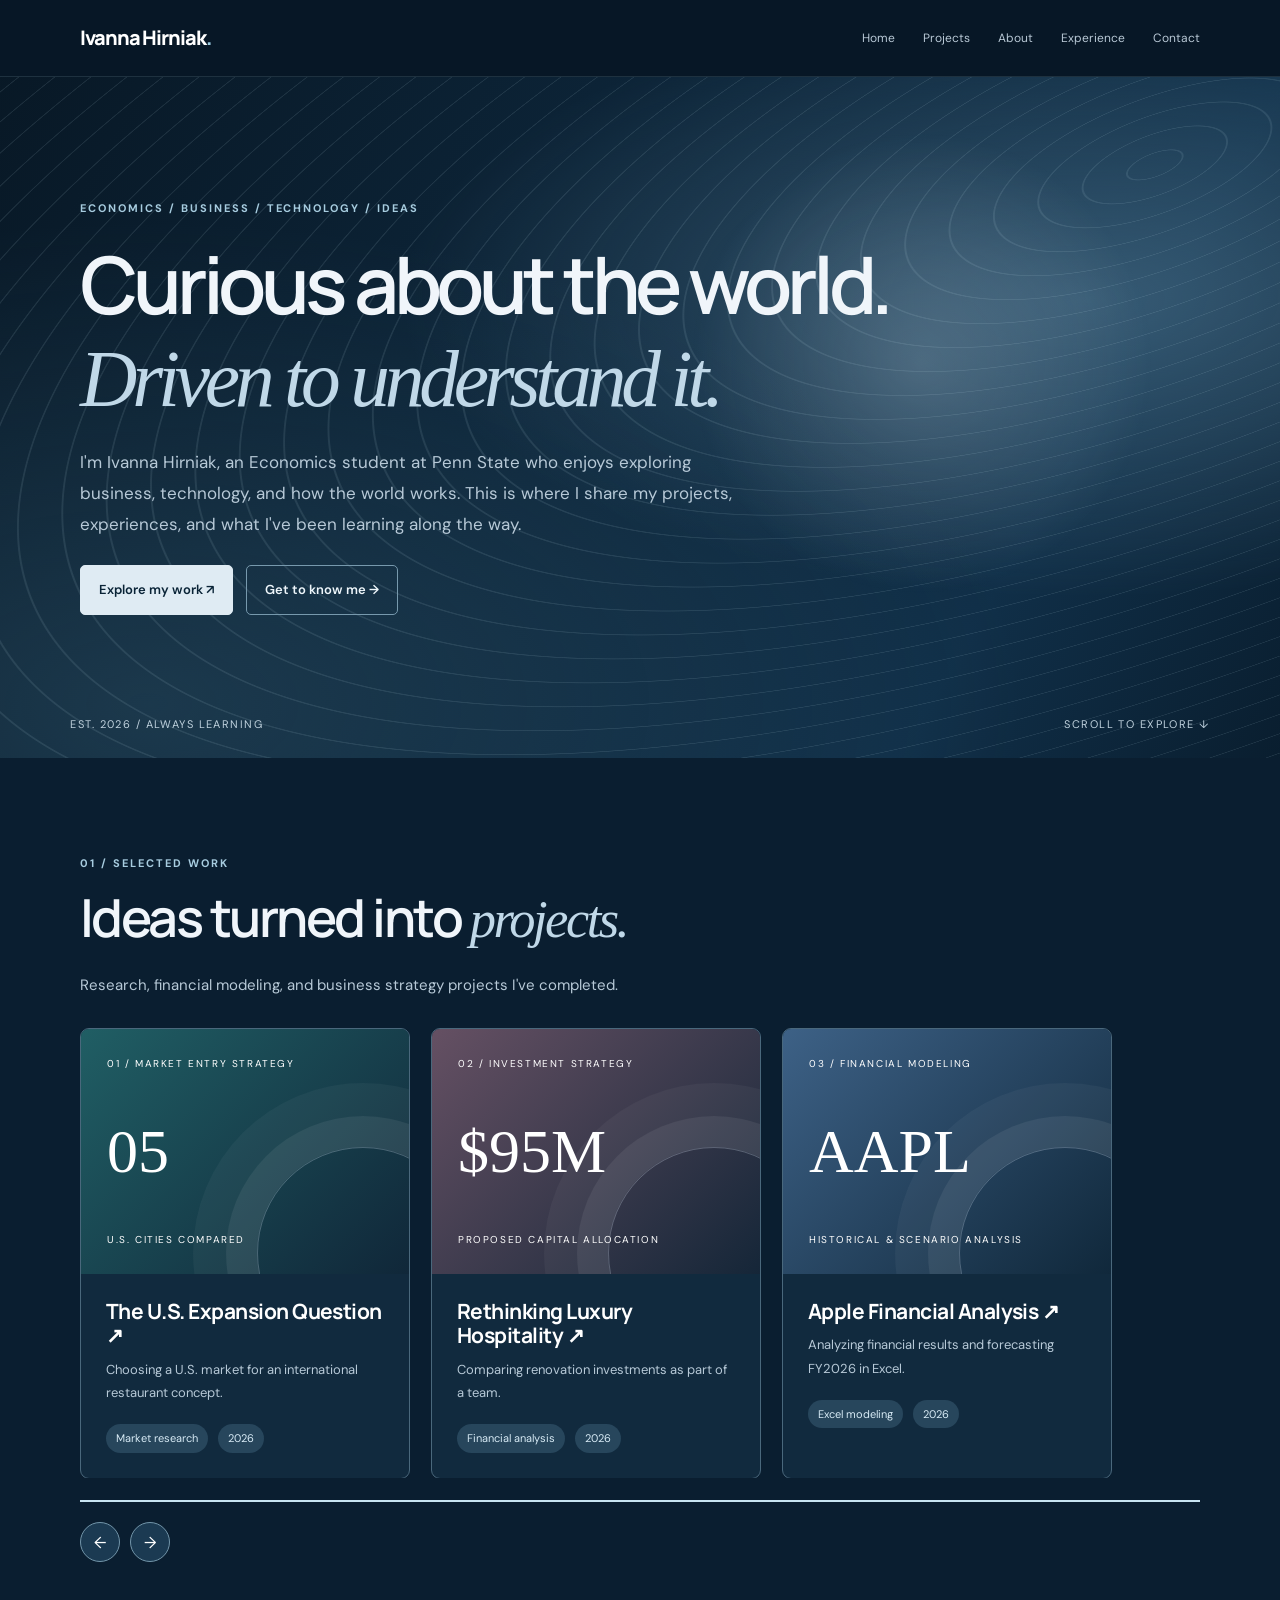
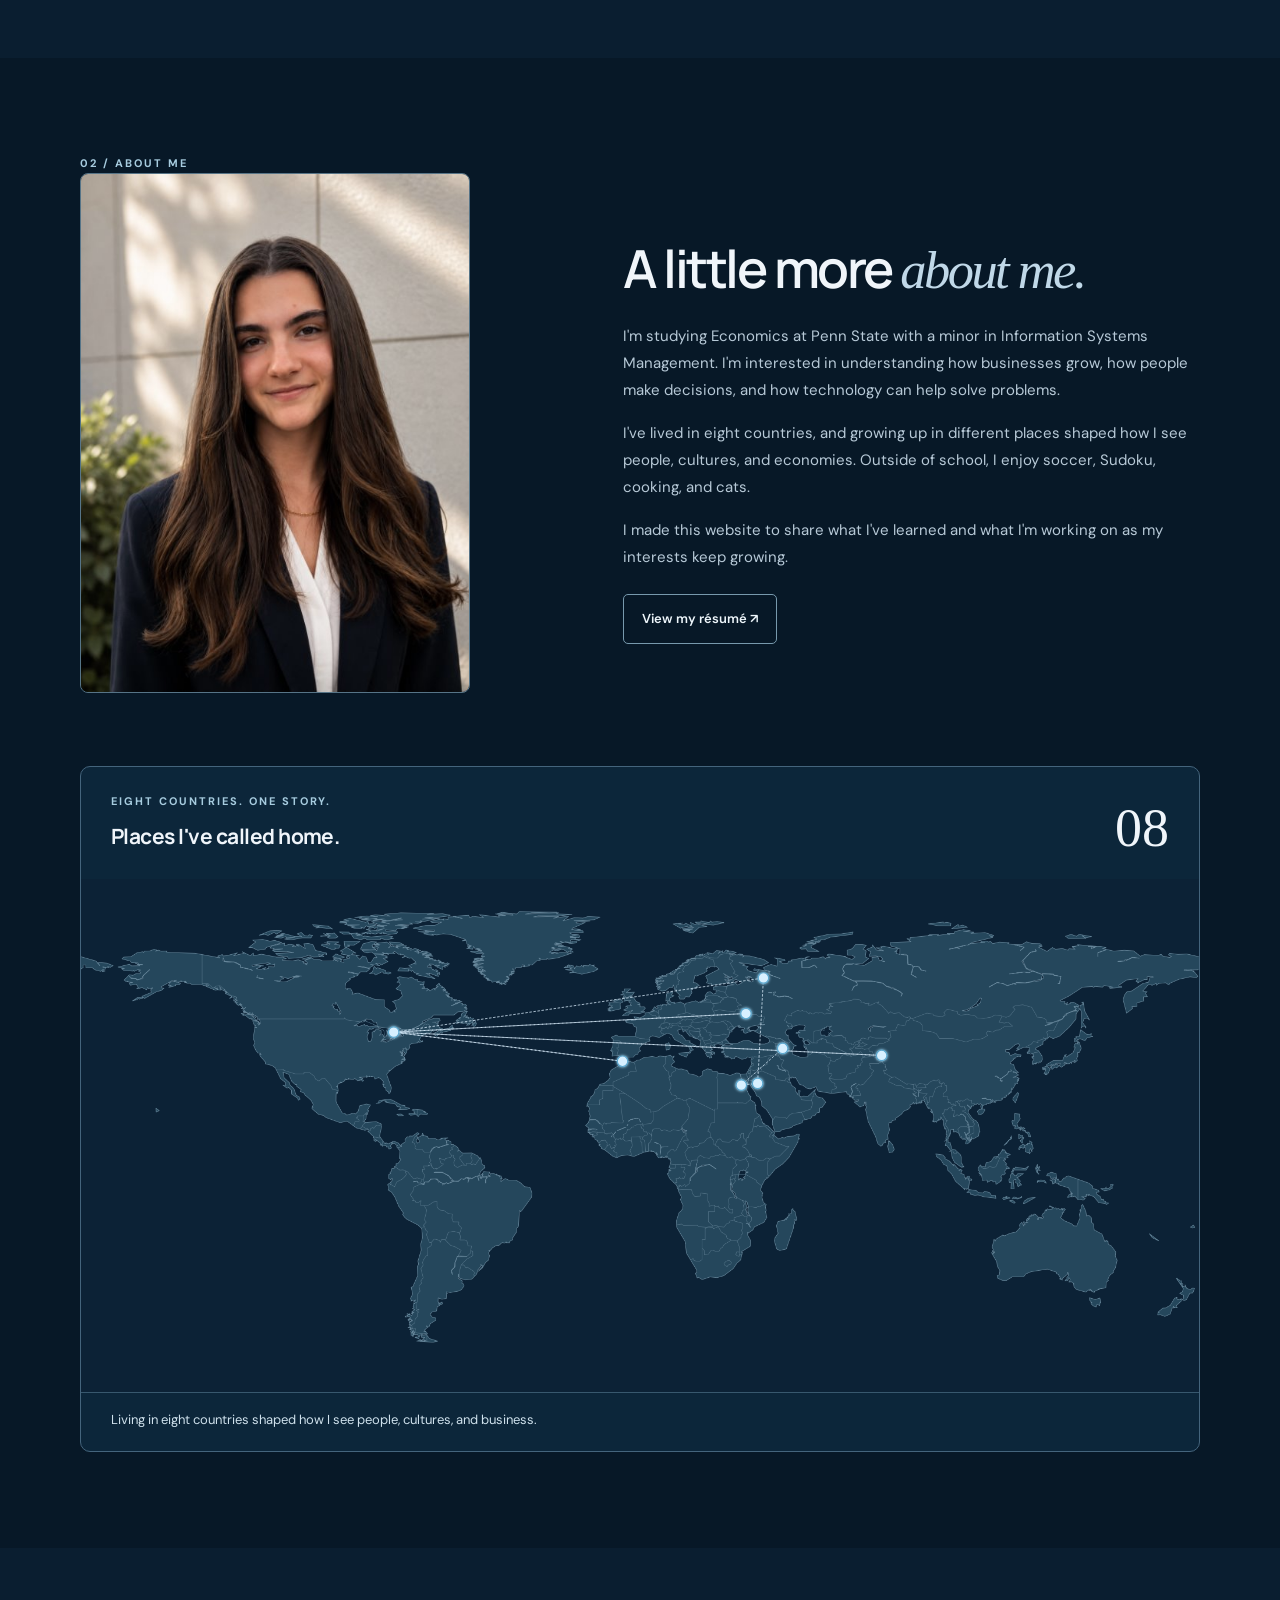
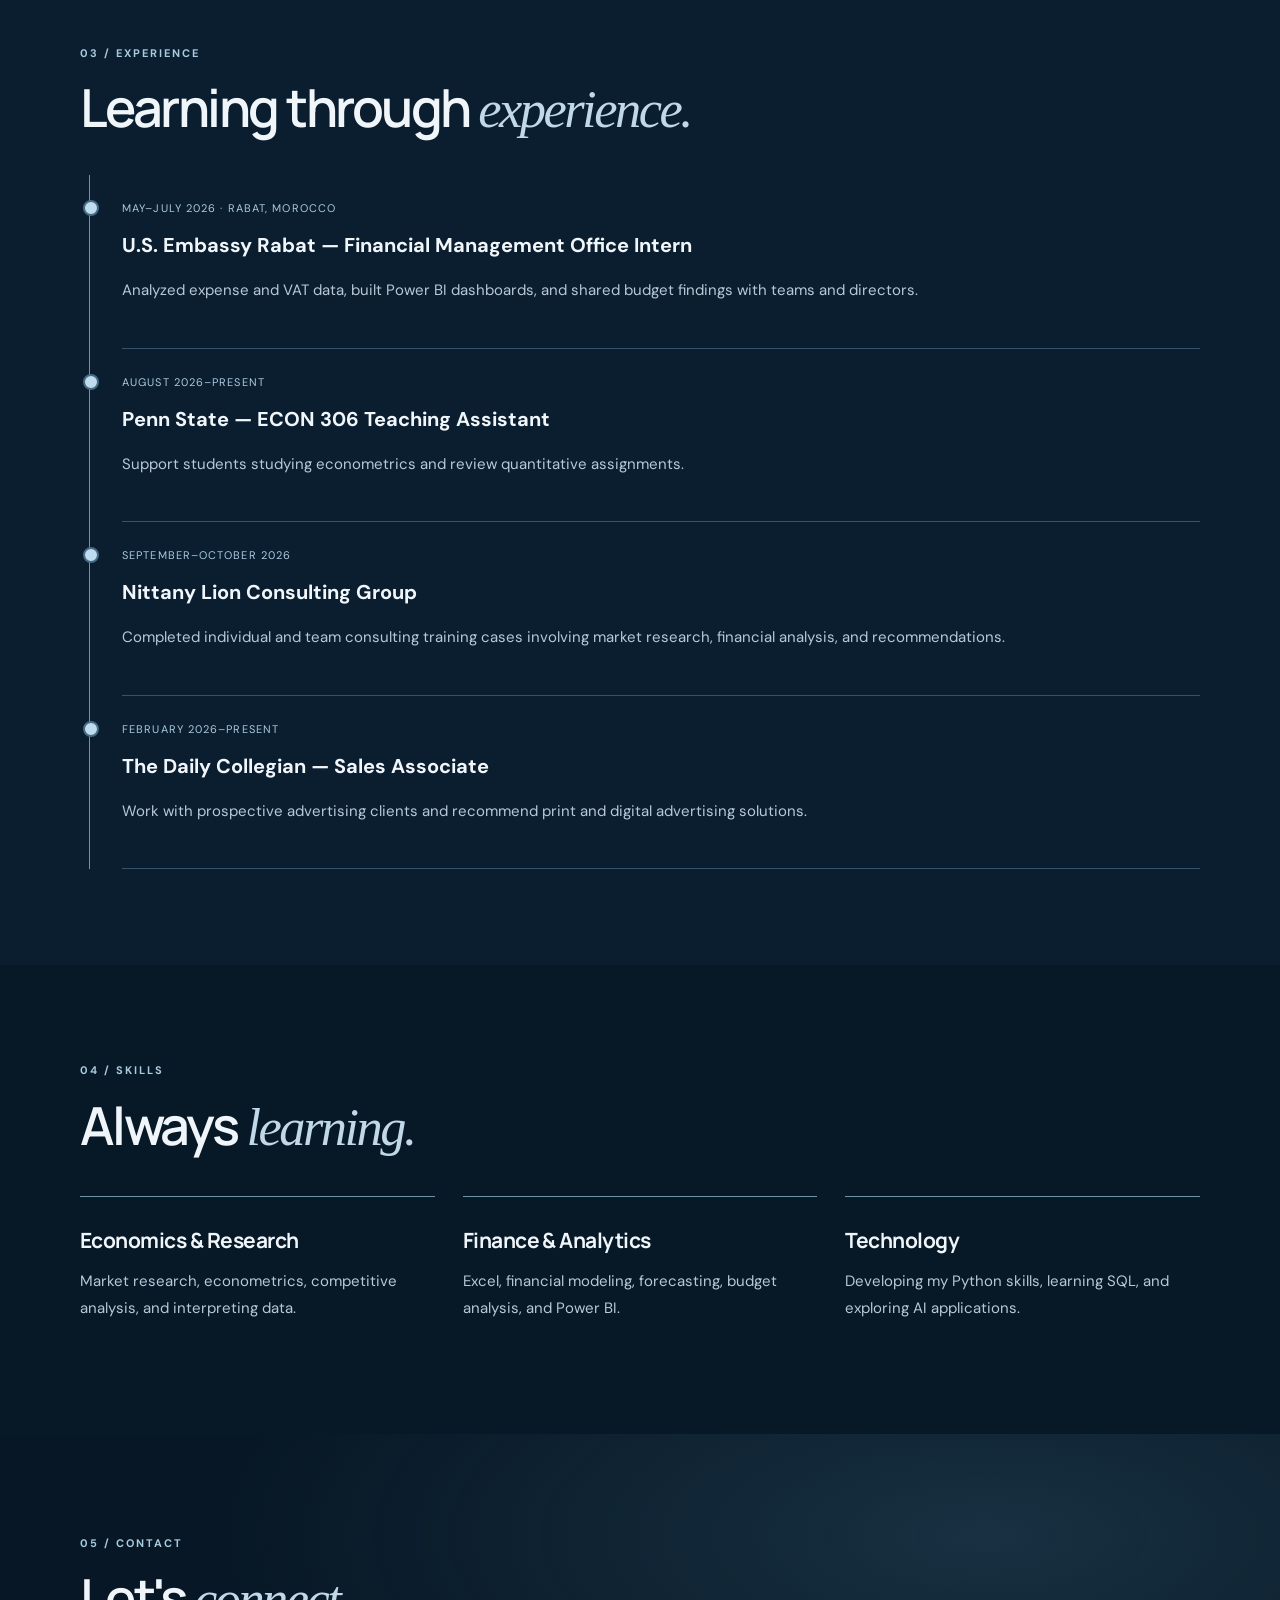
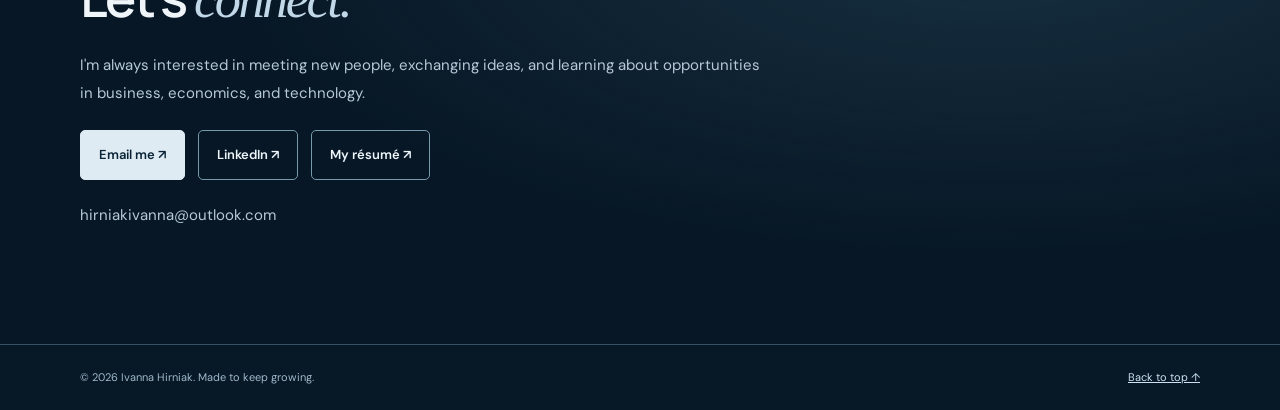
==== commit 70df861f: "index.html" ====
--- a/index.html
+++ b/index.html
@@ -12,7 +12,10 @@
 <body>
   <header class="site-header">
     <div class="shell header-row">
-      <a class="brand" href="index.html">Ivanna Hirniak<span>.</span></a>
+      <a class="brand" href="index.html">
+        Ivanna Hirniak<span>.</span>
+      </a>
+
       <nav class="nav-links" aria-label="Main navigation">
         <a href="index.html#home">Home</a>
         <a href="index.html#projects">Projects</a>
@@ -21,10 +24,12 @@
         <a href="index.html#contact">Contact</a>
       </nav>
     </div>
+
     <div class="scroll-track"></div>
   </header>
 
   <main>
+
     <!-- HOMEPAGE -->
     <section class="hero" id="home">
       <div class="hero-bg"></div>
@@ -51,8 +56,13 @@
 
         <p>I'm Ivanna Hirniak, an Economics student at Penn State who enjoys exploring business, technology, and how the world works. This is where I share my projects, experiences, and what I've been learning along the way.</p>
 
-        <a href="#projects" class="button primary">Explore my work ↗</a>
-        <a href="#about" class="button">Get to know me →</a>
+        <a href="#projects" class="button primary">
+          Explore my work ↗
+        </a>
+
+        <a href="#about" class="button">
+          Get to know me →
+        </a>
       </div>
 
       <div class="hero-bottom">
@@ -60,15 +70,26 @@
         <span>SCROLL TO EXPLORE ↓</span>
       </div>
     </section>
+
 
     <!-- PROJECTS -->
     <section class="section section-dark" id="projects">
       <div class="shell">
         <div class="eyebrow reveal">01 / Selected work</div>
-        <h2 class="reveal">Ideas turned into <em>projects.</em></h2>
-        <p>Research, financial modeling, and business strategy projects I've completed.</p>
-
-        <div class="gallery-viewport" tabindex="0" aria-label="Browse project cards horizontally">
+
+        <h2 class="reveal">
+          Ideas turned into <em>projects.</em>
+        </h2>
+
+        <p>
+          Research, financial modeling, and business strategy
+          projects I've completed.
+        </p>
+
+        <div class="gallery-viewport"
+             tabindex="0"
+             aria-label="Browse project cards horizontally">
+
           <div class="gallery-track">
 
             <a class="project-card" href="market-entry.html">
@@ -77,9 +98,13 @@
                 <span class="cover-stat">05</span>
                 <small>U.S. CITIES COMPARED</small>
               </div>
+
               <div class="project-body">
                 <h3>The U.S. Expansion Question ↗</h3>
-                <p>Choosing a U.S. market for an international restaurant concept.</p>
+                <p>
+                  Choosing a U.S. market for an international
+                  restaurant concept.
+                </p>
                 <span class="chip">Market research</span>
                 <span class="chip">2026</span>
               </div>
@@ -91,9 +116,13 @@
                 <span class="cover-stat">$95M</span>
                 <small>PROPOSED CAPITAL ALLOCATION</small>
               </div>
+
               <div class="project-body">
                 <h3>Rethinking Luxury Hospitality ↗</h3>
-                <p>Comparing renovation investments as part of a team.</p>
+                <p>
+                  Comparing renovation investments as
+                  part of a team.
+                </p>
                 <span class="chip">Financial analysis</span>
                 <span class="chip">2026</span>
               </div>
@@ -105,15 +134,20 @@
                 <span class="cover-stat">AAPL</span>
                 <small>HISTORICAL & SCENARIO ANALYSIS</small>
               </div>
+
               <div class="project-body">
                 <h3>Apple Financial Analysis ↗</h3>
-                <p>Analyzing financial results and forecasting FY2026 in Excel.</p>
+                <p>
+                  Analyzing financial results and
+                  forecasting FY2026 in Excel.
+                </p>
                 <span class="chip">Excel modeling</span>
                 <span class="chip">2026</span>
               </div>
             </a>
 
           </div>
+
           <div class="explore-cursor">EXPLORE ↗</div>
         </div>
 
@@ -122,18 +156,27 @@
         </div>
 
         <div class="gallery-controls">
-          <button class="round-btn" data-gallery-prev aria-label="Previous project">←</button>
-          <button class="round-btn" data-gallery-next aria-label="Next project">→</button>
-        </div>
+          <button class="round-btn"
+                  data-gallery-prev
+                  aria-label="Previous project">←</button>
+
+          <button class="round-btn"
+                  data-gallery-next
+                  aria-label="Next project">→</button>
+        </div>
+
       </div>
     </section>
+
 
     <!-- ABOUT ME -->
     <section class="section" id="about">
       <div class="shell">
+
         <div class="eyebrow reveal">02 / About me</div>
 
         <div class="about-grid">
+
           <div class="reveal">
             <img
               src="assets/ivanna-headshot.jpg"
@@ -144,29 +187,58 @@
           </div>
 
           <div class="reveal">
-            <h2>A little more <em>about me.</em></h2>
-
-            <p>I'm studying Economics at Penn State with a minor in Information Systems Management. I'm interested in understanding how businesses grow, how people make decisions, and how technology can help solve problems.</p>
-
-            <p>I've lived in eight countries, and growing up in different places shaped how I see people, cultures, and economies. Outside of school, I enjoy soccer, Sudoku, cooking, and cats.</p>
-
-            <p>I made this website to share what I've learned and what I'm working on as my interests keep growing.</p>
-
-            <a class="button" href="documents/Ivanna_Hirniak_Resume.pdf" target="_blank" rel="noopener">View my résumé ↗</a>
-          </div>
-        </div>
-
-        <!-- CORRECTED WORLD MAP -->
-        <section class="map-panel reveal" aria-label="Eight countries I have lived in">
+            <h2>
+              A little more <em>about me.</em>
+            </h2>
+
+            <p>
+              I'm studying Economics at Penn State with a minor in
+              Information Systems Management. I'm interested in
+              understanding how businesses grow, how people make
+              decisions, and how technology can help solve problems.
+            </p>
+
+            <p>
+              I've lived in eight countries, and growing up in
+              different places shaped how I see people, cultures,
+              and economies. Outside of school, I enjoy soccer,
+              Sudoku, cooking, and cats.
+            </p>
+
+            <p>
+              I made this website to share what I've learned
+              and what I'm working on as my interests keep growing.
+            </p>
+
+            <a
+              class="button"
+              href="documents/Ivanna_Hirniak_Resume.pdf"
+              target="_blank"
+              rel="noopener"
+            >
+              View my résumé ↗
+            </a>
+          </div>
+
+        </div>
+
+
+        <!-- UPDATED WORLD MAP -->
+        <section class="map-panel reveal"
+                 aria-label="Eight countries I have lived in">
+
           <div class="map-title">
             <div>
-              <div class="eyebrow">Eight countries. One story.</div>
+              <div class="eyebrow">
+                Eight countries. One story.
+              </div>
               <h3>Places I've called home.</h3>
             </div>
             <strong>08</strong>
           </div>
 
           <div class="map-layer" style="aspect-ratio:1920/880">
+
             <img
               src="assets/world-map.png"
               alt="World map with country boundaries"
@@ -178,188 +250,327 @@
               role="group"
               aria-label="Journey connecting countries lived in"
             >
+
+              <!-- JOURNEY ROUTE -->
               <polyline
                 class="map-path"
-                points="1217,276 1182,339 1197,323 1123,205 565,269 1325,271 565,269 1106,245 565,269 918,333 565,269"
+                points="
+                  1205,291
+                  1134,354
+                  1162,351
+                  1172,170
+                  537,263
+                  1375,303
+                  537,263
+                  1142,231
+                  537,263
+                  930,313
+                  537,263
+                "
               />
 
+              <!-- ARMENIA -->
               <circle
                 class="map-pin"
                 tabindex="0"
                 role="button"
                 aria-label="Armenia"
                 data-info="Armenia — Early childhood"
-                cx="1217" cy="276" r="9">
+                cx="1205"
+                cy="291"
+                r="9"
+              >
                 <title>Armenia</title>
               </circle>
 
+              <!-- EGYPT -->
               <circle
                 class="map-pin"
                 tabindex="0"
                 role="button"
                 aria-label="Egypt"
                 data-info="Egypt — Preschool and kindergarten"
-                cx="1182" cy="339" r="9">
+                cx="1134"
+                cy="354"
+                r="9"
+              >
                 <title>Egypt</title>
               </circle>
 
+              <!-- ISRAEL -->
               <circle
                 class="map-pin"
                 tabindex="0"
                 role="button"
                 aria-label="Israel"
                 data-info="Israel — Grades 1–2"
-                cx="1197" cy="323" r="9">
+                cx="1162"
+                cy="351"
+                r="9"
+              >
                 <title>Israel</title>
               </circle>
 
+              <!-- RUSSIA -->
               <circle
                 class="map-pin"
                 tabindex="0"
                 role="button"
                 aria-label="Russia"
                 data-info="Russia — Grades 3–5"
-                cx="1123" cy="205" r="9">
+                cx="1172"
+                cy="170"
+                r="9"
+              >
                 <title>Russia</title>
               </circle>
 
+              <!-- UNITED STATES -->
               <circle
                 class="map-pin"
                 tabindex="0"
                 role="button"
                 aria-label="United States"
                 data-info="United States — Falls Church, Virginia"
-                cx="565" cy="269" r="9">
+                cx="537"
+                cy="263"
+                r="9"
+              >
                 <title>United States</title>
               </circle>
 
+              <!-- UZBEKISTAN -->
               <circle
                 class="map-pin"
                 tabindex="0"
                 role="button"
                 aria-label="Uzbekistan"
                 data-info="Uzbekistan — Grades 6–8"
-                cx="1325" cy="271" r="9">
+                cx="1375"
+                cy="303"
+                r="9"
+              >
                 <title>Uzbekistan</title>
               </circle>
 
+              <!-- UKRAINE -->
               <circle
                 class="map-pin"
                 tabindex="0"
                 role="button"
                 aria-label="Ukraine"
                 data-info="Ukraine — Ninth grade"
-                cx="1106" cy="245" r="9">
+                cx="1142"
+                cy="231"
+                r="9"
+              >
                 <title>Ukraine</title>
               </circle>
 
+              <!-- MOROCCO -->
               <circle
                 class="map-pin"
                 tabindex="0"
                 role="button"
                 aria-label="Morocco"
                 data-info="Morocco — IB Diploma Programme, grades 11–12"
-                cx="918" cy="333" r="9">
+                cx="930"
+                cy="313"
+                r="9"
+              >
                 <title>Morocco</title>
               </circle>
+
             </svg>
+
           </div>
 
           <div class="map-label" aria-live="polite">
-            Living in eight countries shaped how I see people, cultures, and business.
-          </div>
+            Living in eight countries shaped how I see people,
+            cultures, and business.
+          </div>
+
         </section>
+
       </div>
     </section>
+
 
     <!-- EXPERIENCE -->
     <section class="section section-dark" id="experience">
       <div class="shell">
-        <div class="eyebrow reveal">03 / Experience</div>
-        <h2 class="reveal">Learning through <em>experience.</em></h2>
+
+        <div class="eyebrow reveal">
+          03 / Experience
+        </div>
+
+        <h2 class="reveal">
+          Learning through <em>experience.</em>
+        </h2>
 
         <div class="timeline">
+
           <div class="event reveal">
             <small>MAY–JULY 2026 · RABAT, MOROCCO</small>
-            <strong>U.S. Embassy Rabat — Financial Management Office Intern</strong>
-            <p>Analyzed expense and VAT data, built Power BI dashboards, and shared budget findings with teams and directors.</p>
+            <strong>
+              U.S. Embassy Rabat —
+              Financial Management Office Intern
+            </strong>
+            <p>
+              Analyzed expense and VAT data, built Power BI
+              dashboards, and shared budget findings with
+              teams and directors.
+            </p>
           </div>
 
           <div class="event reveal">
             <small>AUGUST 2026–PRESENT</small>
-            <strong>Penn State — ECON 306 Teaching Assistant</strong>
-            <p>Support students studying econometrics and review quantitative assignments.</p>
+            <strong>
+              Penn State — ECON 306 Teaching Assistant
+            </strong>
+            <p>
+              Support students studying econometrics
+              and review quantitative assignments.
+            </p>
           </div>
 
           <div class="event reveal">
             <small>SEPTEMBER–OCTOBER 2026</small>
             <strong>Nittany Lion Consulting Group</strong>
-            <p>Completed individual and team consulting training cases involving market research, financial analysis, and recommendations.</p>
+            <p>
+              Completed individual and team consulting training
+              cases involving market research, financial
+              analysis, and recommendations.
+            </p>
           </div>
 
           <div class="event reveal">
             <small>FEBRUARY 2026–PRESENT</small>
             <strong>The Daily Collegian — Sales Associate</strong>
-            <p>Work with prospective advertising clients and recommend print and digital advertising solutions.</p>
-          </div>
+            <p>
+              Work with prospective advertising clients
+              and recommend print and digital advertising
+              solutions.
+            </p>
+          </div>
+
         </div>
       </div>
     </section>
+
 
     <!-- SKILLS -->
     <section class="section" id="skills">
       <div class="shell">
-        <div class="eyebrow reveal">04 / Skills</div>
-        <h2 class="reveal">Always <em>learning.</em></h2>
+
+        <div class="eyebrow reveal">
+          04 / Skills
+        </div>
+
+        <h2 class="reveal">
+          Always <em>learning.</em>
+        </h2>
 
         <div class="skill-grid">
+
           <article class="reveal">
             <h3>Economics & Research</h3>
-            <p>Market research, econometrics, competitive analysis, and interpreting data.</p>
+            <p>
+              Market research, econometrics,
+              competitive analysis, and interpreting data.
+            </p>
           </article>
 
           <article class="reveal">
             <h3>Finance & Analytics</h3>
-            <p>Excel, financial modeling, forecasting, budget analysis, and Power BI.</p>
+            <p>
+              Excel, financial modeling, forecasting,
+              budget analysis, and Power BI.
+            </p>
           </article>
 
           <article class="reveal">
             <h3>Technology</h3>
-            <p>Developing my Python skills, learning SQL, and exploring AI applications.</p>
+            <p>
+              Developing my Python skills, learning SQL,
+              and exploring AI applications.
+            </p>
           </article>
+
         </div>
       </div>
     </section>
+
 
     <!-- CONTACT -->
     <section class="contact" id="contact">
       <div class="shell">
-        <div class="eyebrow reveal">05 / Contact</div>
-        <h2 class="reveal">Let's <em>connect.</em></h2>
-
-        <p class="text-wide">I'm always interested in meeting new people, exchanging ideas, and learning about opportunities in business, economics, and technology.</p>
+
+        <div class="eyebrow reveal">
+          05 / Contact
+        </div>
+
+        <h2 class="reveal">
+          Let's <em>connect.</em>
+        </h2>
+
+        <p class="text-wide">
+          I'm always interested in meeting new people,
+          exchanging ideas, and learning about opportunities
+          in business, economics, and technology.
+        </p>
 
         <div class="contact-links">
-          <a href="mailto:hirniakivanna@outlook.com" class="button primary">Email me ↗</a>
-
-          <a href="https://www.linkedin.com/in/ivanna-hirniak/" class="button" target="_blank" rel="noopener">LinkedIn ↗</a>
-
-          <a href="documents/Ivanna_Hirniak_Resume.pdf" class="button" target="_blank" rel="noopener">My résumé ↗</a>
+
+          <a
+            href="mailto:hirniakivanna@outlook.com"
+            class="button primary"
+          >
+            Email me ↗
+          </a>
+
+          <a
+            href="https://www.linkedin.com/in/ivanna-hirniak/"
+            class="button"
+            target="_blank"
+            rel="noopener"
+          >
+            LinkedIn ↗
+          </a>
+
+          <a
+            href="documents/Ivanna_Hirniak_Resume.pdf"
+            class="button"
+            target="_blank"
+            rel="noopener"
+          >
+            My résumé ↗
+          </a>
+
         </div>
 
         <p>hirniakivanna@outlook.com</p>
+
       </div>
     </section>
 
   </main>
 
+
+  <!-- FOOTER -->
   <footer class="footer">
     <div class="shell footer-row">
-      <span>© 2026 Ivanna Hirniak. Made to keep growing.</span>
-      <a href="index.html#home">Back to top ↑</a>
+      <span>
+        © 2026 Ivanna Hirniak. Made to keep growing.
+      </span>
+
+      <a href="index.html#home">
+        Back to top ↑
+      </a>
     </div>
   </footer>
 
   <script src="assets/main.js" defer></script>
+
 </body>
 </html>
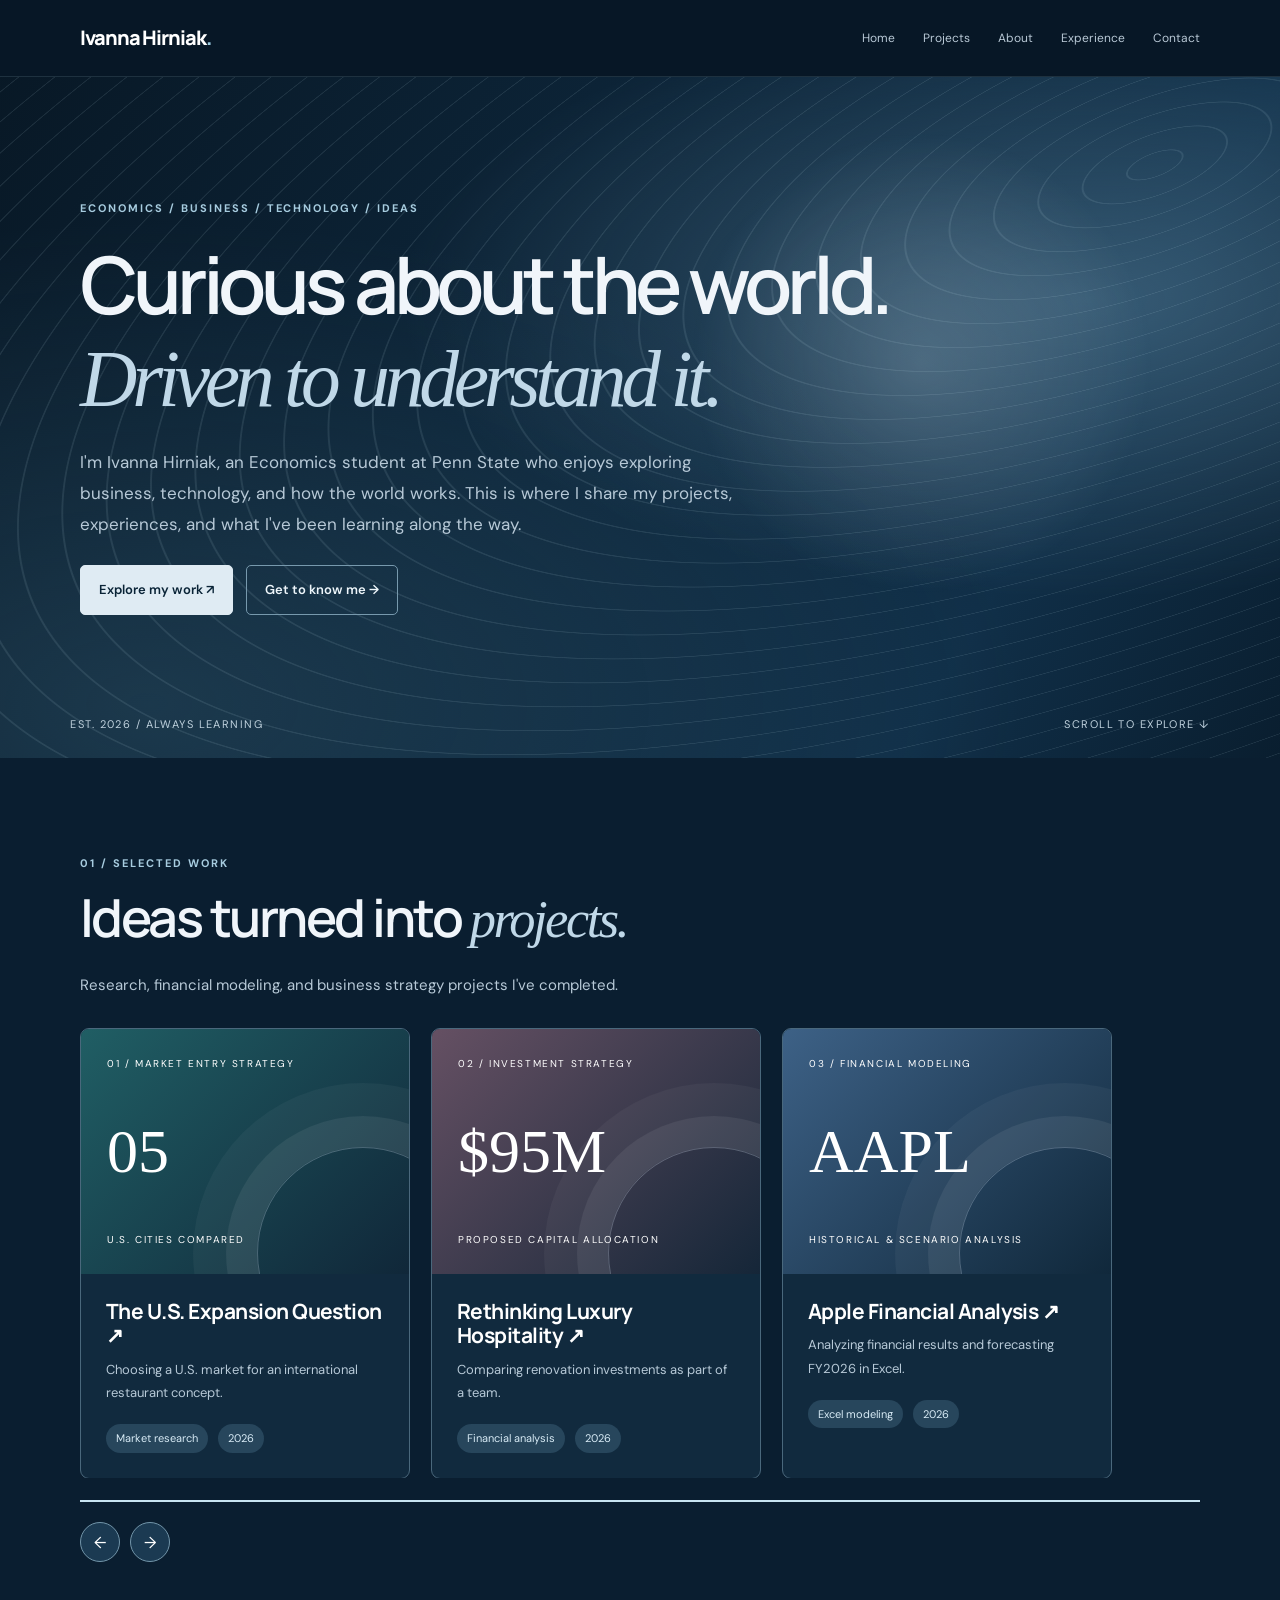
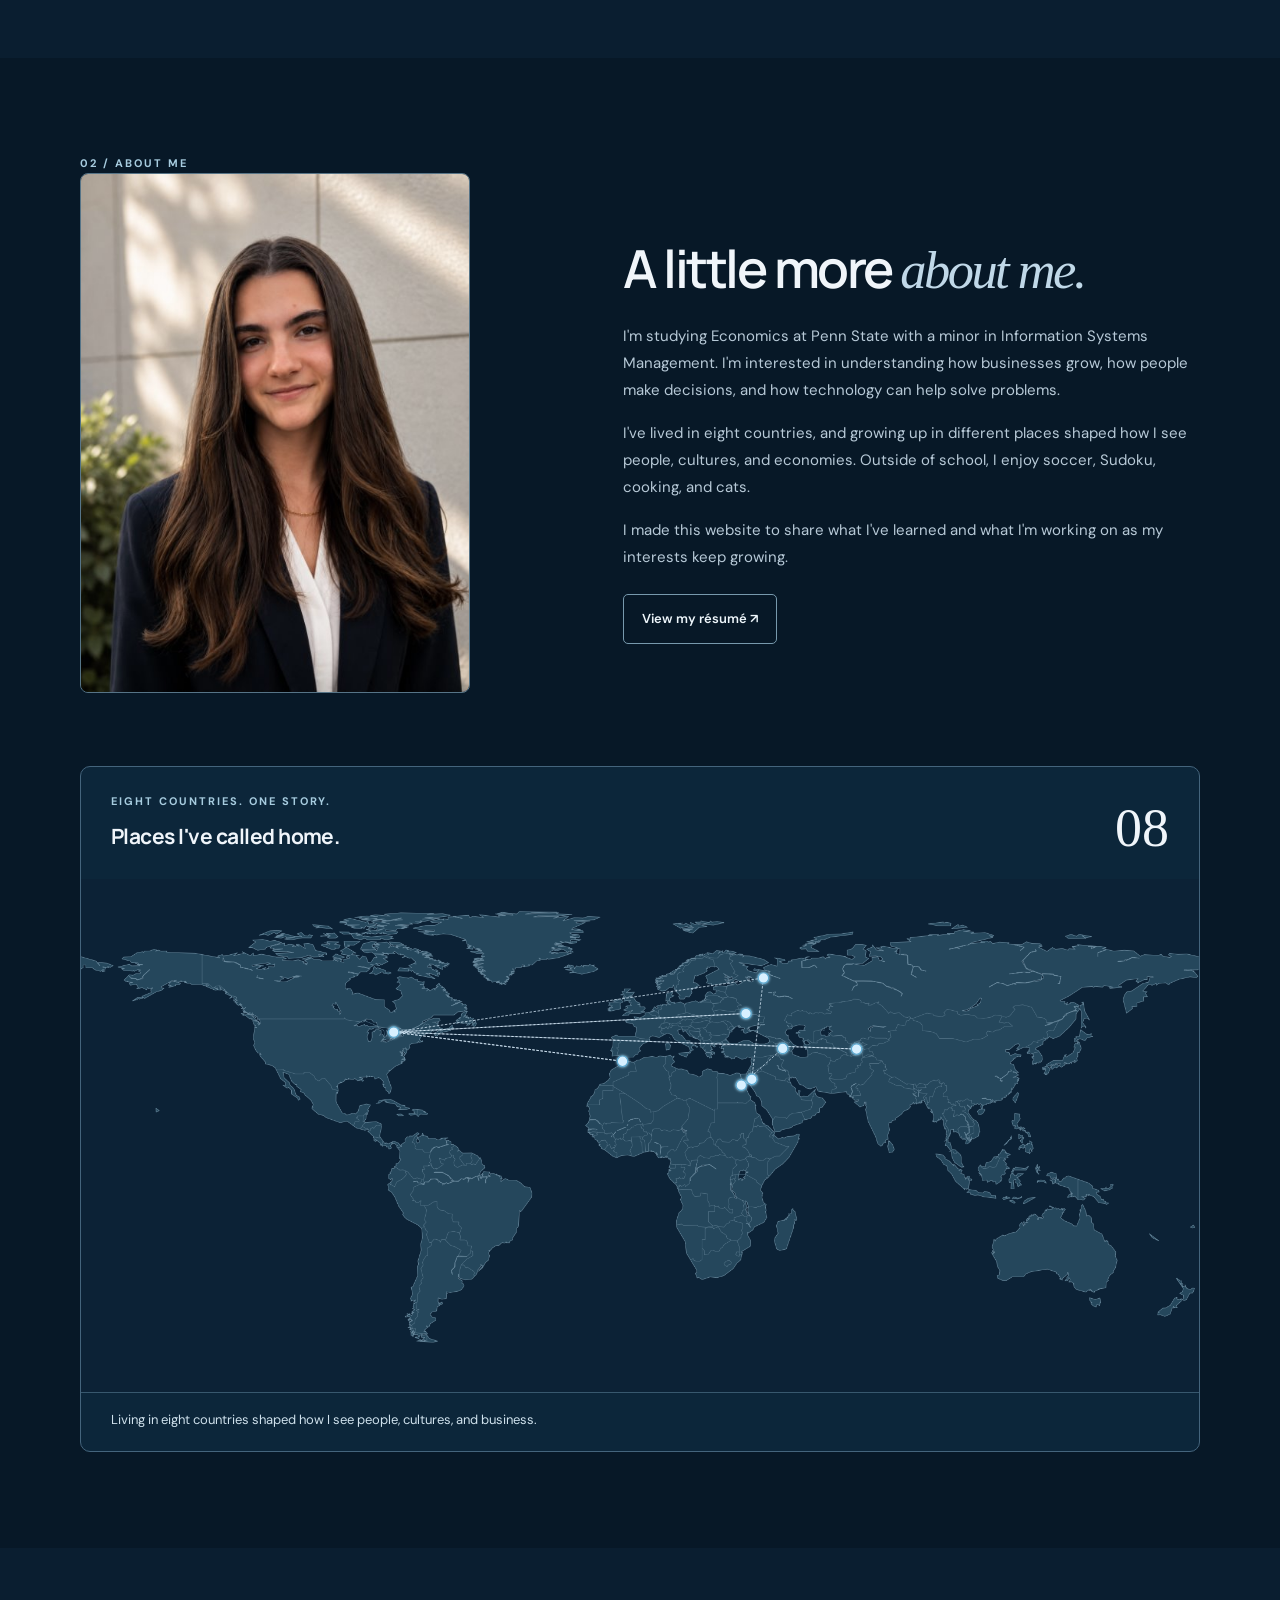
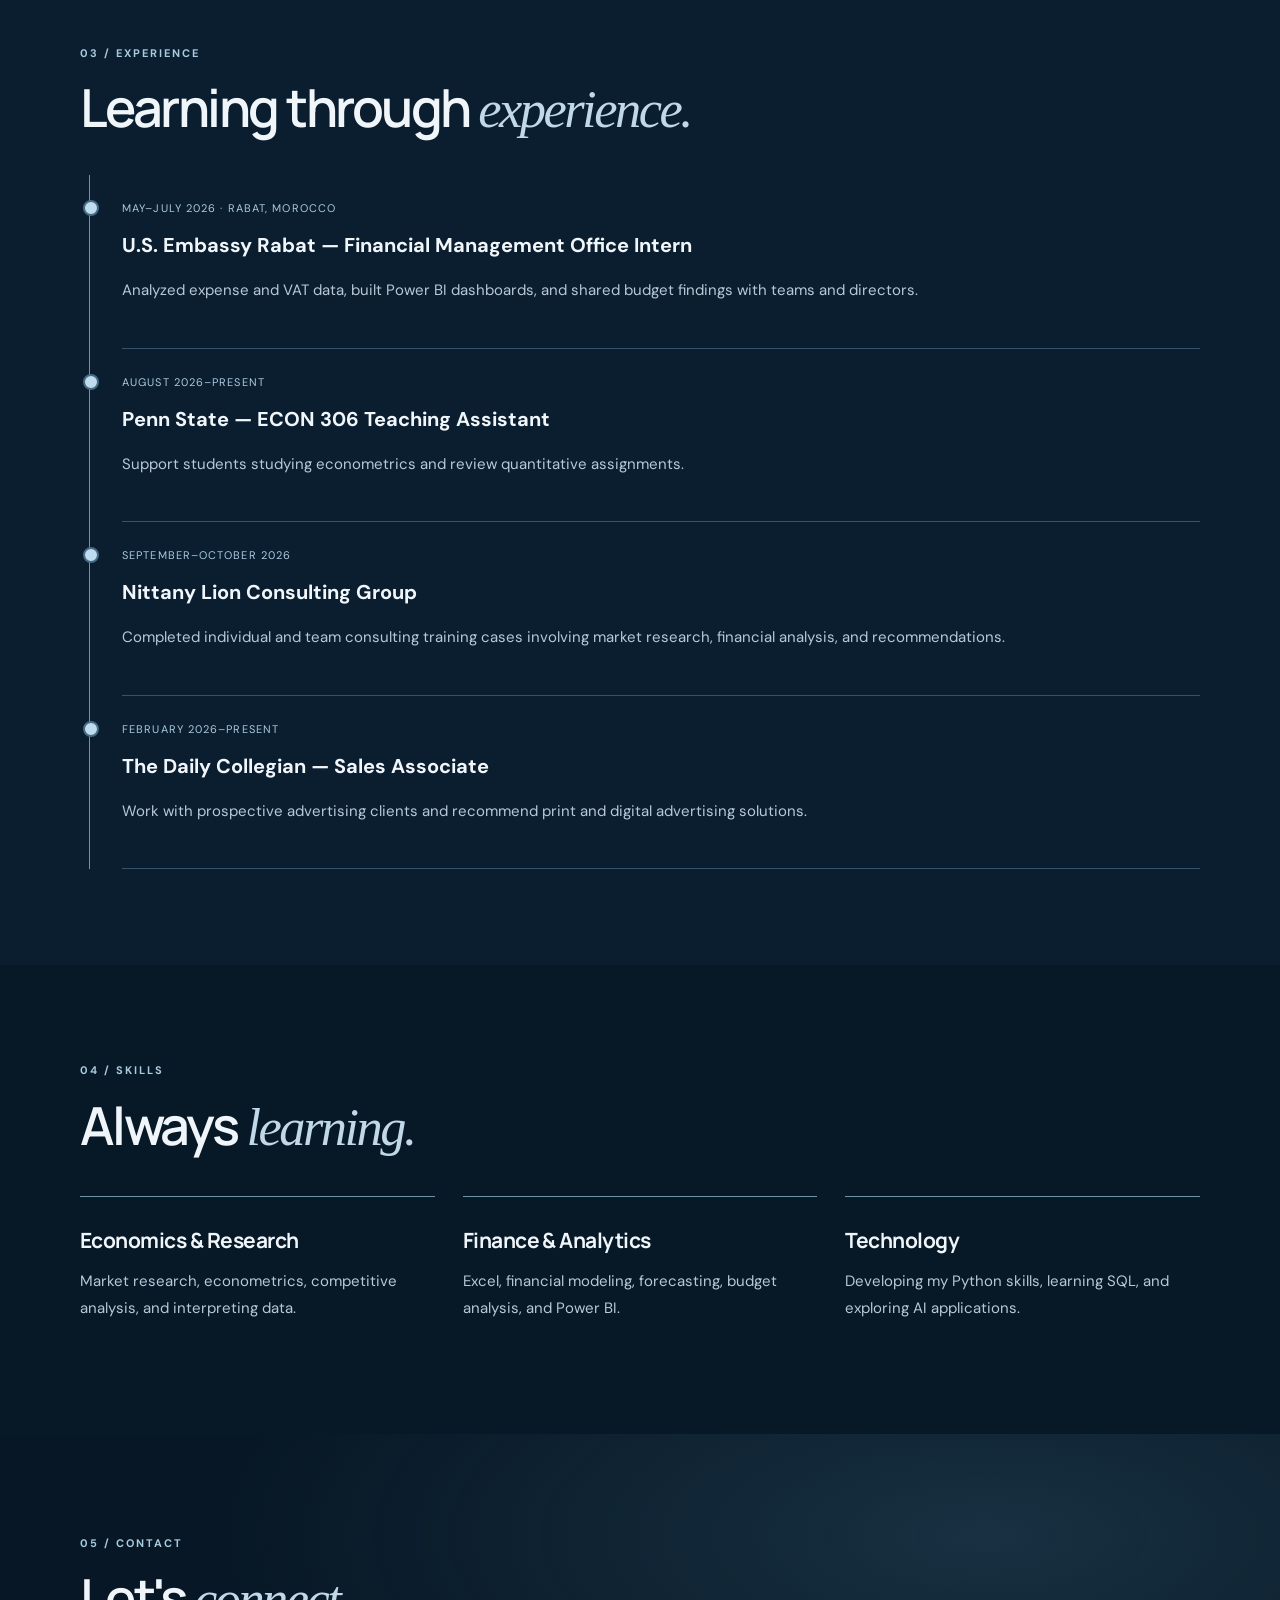
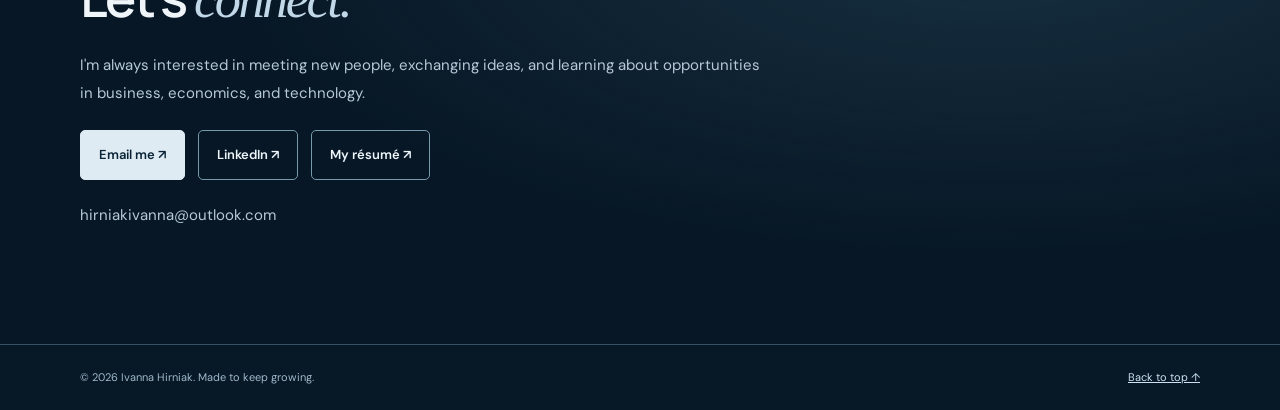
==== commit 328b2345: "index.html" ====
--- a/index.html
+++ b/index.html
@@ -1,4 +1,3 @@
-
 <!doctype html>
 <html lang="en">
 <head>
@@ -71,7 +70,6 @@
       </div>
     </section>
 
-
     <!-- PROJECTS -->
     <section class="section section-dark" id="projects">
       <div class="shell">
@@ -168,7 +166,6 @@
       </div>
     </section>
 
-
     <!-- ABOUT ME -->
     <section class="section" id="about">
       <div class="shell">
@@ -222,7 +219,6 @@
 
         </div>
 
-
         <!-- UPDATED WORLD MAP -->
         <section class="map-panel reveal"
                  aria-label="Eight countries I have lived in">
@@ -257,10 +253,10 @@
                 points="
                   1205,291
                   1134,354
-                  1162,351
+                  1152,344
                   1172,170
                   537,263
-                  1375,303
+                  1332,292
                   537,263
                   1142,231
                   537,263
@@ -304,8 +300,8 @@
                 role="button"
                 aria-label="Israel"
                 data-info="Israel — Grades 1–2"
-                cx="1162"
-                cy="351"
+                cx="1152"
+                cy="344"
                 r="9"
               >
                 <title>Israel</title>
@@ -346,8 +342,8 @@
                 role="button"
                 aria-label="Uzbekistan"
                 data-info="Uzbekistan — Grades 6–8"
-                cx="1375"
-                cy="303"
+                cx="1332"
+                cy="292"
                 r="9"
               >
                 <title>Uzbekistan</title>
@@ -394,7 +390,6 @@
 
       </div>
     </section>
-
 
     <!-- EXPERIENCE -->
     <section class="section section-dark" id="experience">
@@ -458,7 +453,6 @@
       </div>
     </section>
 
-
     <!-- SKILLS -->
     <section class="section" id="skills">
       <div class="shell">
@@ -500,7 +494,6 @@
         </div>
       </div>
     </section>
-
 
     <!-- CONTACT -->
     <section class="contact" id="contact">
@@ -556,7 +549,6 @@
 
   </main>
 
-
   <!-- FOOTER -->
   <footer class="footer">
     <div class="shell footer-row">
